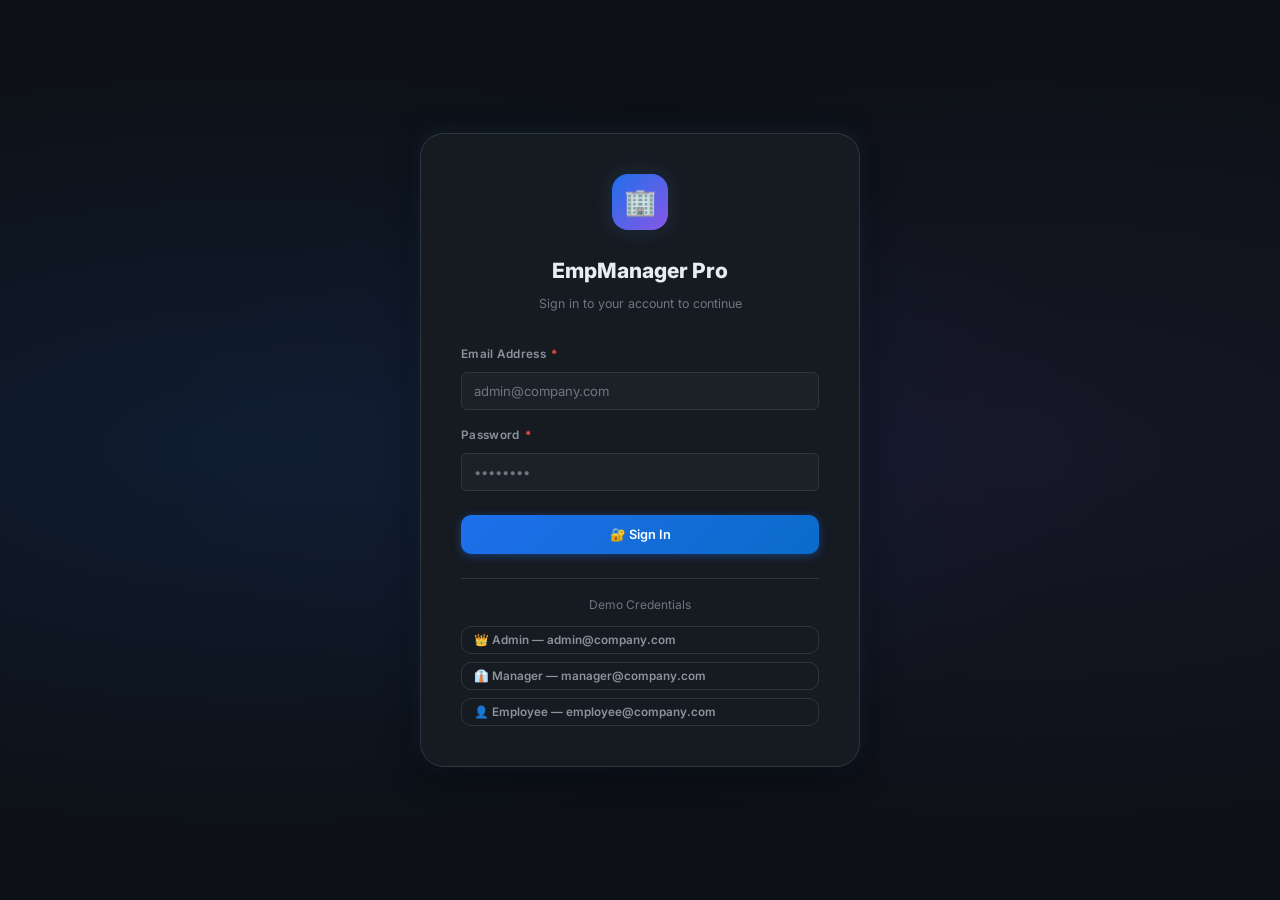
==== frontend/employees.html @ c2173268 "feat: complete Employee Management System full-stack solution" ====
<!DOCTYPE html>
<html lang="en">
<head>
  <meta charset="UTF-8">
  <meta name="viewport" content="width=device-width, initial-scale=1.0">
  <title>Employees — EmpManager Pro</title>
  <meta name="description" content="Manage all employees — add, edit, view, transfer, and search with advanced filters.">
  <link rel="stylesheet" href="css/style.css">
</head>
<body>
<div class="app-shell">

  <!-- ── Sidebar ───────────────────────────────────────────────── -->
  <aside class="sidebar" id="sidebar">
    <div class="sidebar-brand">
      <div class="brand-icon">🏢</div>
      <div class="brand-text">
        <div class="brand-name">EmpManager Pro</div>
        <div class="brand-sub">Management System</div>
      </div>
    </div>
    <nav class="sidebar-nav">
      <div class="nav-section-label">Main</div>
      <a class="nav-item" data-page="dashboard" href="index.html"><span class="nav-icon">📊</span> Dashboard</a>
      <a class="nav-item" data-page="employees" href="employees.html"><span class="nav-icon">👥</span> Employees</a>
      <a class="nav-item manager-only" data-page="transfers" href="transfers.html"><span class="nav-icon">🔄</span> Transfers</a>
    </nav>
    <div class="sidebar-footer">
      <div class="user-card">
        <div class="user-avatar" id="sidebar-avatar">A</div>
        <div class="user-info">
          <div class="user-name" id="sidebar-user-name">Loading…</div>
          <div class="user-role" id="sidebar-user-role">—</div>
        </div>
        <button class="btn-logout" onclick="Auth.logout()" title="Logout">⏻</button>
      </div>
    </div>
  </aside>

  <!-- ── Main ──────────────────────────────────────────────────── -->
  <main class="main-content">
    <header class="topbar">
      <div>
        <div class="topbar-title">Employees</div>
        <div class="topbar-breadcrumb">Dashboard / Employees</div>
      </div>
      <div class="topbar-search">
        <span class="search-icon">🔍</span>
        <input type="search" id="topbar-search-input" placeholder="Quick search…">
      </div>
    </header>

    <div class="page-content">
      <div class="page-header">
        <div>
          <h1>Employee Directory</h1>
          <div class="subtitle">Manage and track all employees across departments</div>
        </div>
        <button class="btn btn-primary manager-only" id="btn-add-emp" onclick="openCreateForm()">
          ➕ Add Employee
        </button>
      </div>

      <!-- Stats row -->
      <div class="stats-grid" style="grid-template-columns:repeat(auto-fit,minmax(160px,1fr));margin-bottom:24px">
        <div class="stat-card">
          <div class="stat-icon blue">👥</div>
          <div class="stat-info"><div class="stat-value" id="stat-total">—</div><div class="stat-label">Total Matching</div></div>
        </div>
      </div>

      <!-- Employee List Card -->
      <div class="card">
        <!-- Filter Bar -->
        <div class="filter-row">
          <div class="filter-group" style="flex:2;min-width:200px">
            <label>🔍 Global Search</label>
            <div style="position:relative">
              <span style="position:absolute;left:10px;top:50%;transform:translateY(-50%);color:var(--clr-text-3)">🔍</span>
              <input type="search" id="global-search" class="filter-input" placeholder="Name, code, email, dept…" style="padding-left:30px">
            </div>
          </div>

          <div class="filter-group">
            <label>🏢 Department</label>
            <select id="filter-dept" class="filter-select"><option value="">All Departments</option></select>
          </div>

          <div class="filter-group">
            <label>💼 Role</label>
            <select id="filter-role" class="filter-select"><option value="">All Roles</option></select>
          </div>

          <div class="filter-group">
            <label>✅ Status</label>
            <select id="filter-status" class="filter-select">
              <option value="">All Statuses</option>
              <option value="Active">Active</option>
              <option value="Inactive">Inactive</option>
            </select>
          </div>

          <div class="filter-group">
            <label>⚧ Gender</label>
            <select id="filter-gender" class="filter-select">
              <option value="">All</option>
              <option value="Male">Male</option>
              <option value="Female">Female</option>
              <option value="Other">Other</option>
            </select>
          </div>
        </div>

        <!-- Second filter row -->
        <div class="filter-row" style="padding-top:8px;padding-bottom:8px">
          <div class="filter-group">
            <label>📅 Joining From</label>
            <input type="date" id="filter-joining-from" class="filter-input">
          </div>
          <div class="filter-group">
            <label>📅 Joining To</label>
            <input type="date" id="filter-joining-to" class="filter-input">
          </div>
          <div class="filter-group">
            <label>💰 Salary Range</label>
            <select id="filter-salary-range" class="filter-select">
              <option value="0">All Salaries</option>
            </select>
          </div>
          <div class="filter-group hidden" id="custom-salary-row" style="flex-direction:row;align-items:flex-end;gap:8px;min-width:280px">
            <div style="flex:1">
              <label>Min ₹</label>
              <input type="number" id="filter-custom-min" class="filter-input" placeholder="e.g. 300000" min="0">
            </div>
            <div style="flex:1">
              <label>Max ₹</label>
              <input type="number" id="filter-custom-max" class="filter-input" placeholder="e.g. 1000000" min="0">
            </div>
          </div>
          <div class="filter-group" style="justify-content:flex-end;flex-direction:row;align-items:flex-end;gap:8px;min-width:auto">
            <button id="btn-reset-filters" class="btn btn-outline btn-sm">↺ Reset</button>
          </div>
        </div>

        <!-- Table -->
        <div class="table-wrapper" style="position:relative">
          <div id="table-loading" class="loading-overlay hidden"><div class="spinner"></div></div>
          <table id="emp-table">
            <thead>
              <tr>
                <th class="sortable" data-col="EmployeeCode">Code <span class="sort-icon">⇅</span></th>
                <th class="sortable" data-col="FullName">Name <span class="sort-icon">⇅</span></th>
                <th class="sortable" data-col="DepartmentName">Department <span class="sort-icon">⇅</span></th>
                <th class="sortable" data-col="RoleName">Role <span class="sort-icon">⇅</span></th>
                <th class="sortable" data-col="Email">Email <span class="sort-icon">⇅</span></th>
                <th>Mobile</th>
                <th class="sortable" data-col="AnnualSalary">Salary <span class="sort-icon">⇅</span></th>
                <th class="sortable" data-col="EmployeeStatus">Status <span class="sort-icon">⇅</span></th>
                <th>Actions</th>
              </tr>
            </thead>
            <tbody id="emp-tbody">
              <tr><td colspan="9"><div class="empty-state"><div class="spinner"></div></div></td></tr>
            </tbody>
          </table>
        </div>

        <!-- Pagination -->
        <div class="pagination-row">
          <span class="pagination-info" id="pagination-info">Loading…</span>
          <div class="pagination-controls" id="pagination-controls"></div>
        </div>
      </div>
    </div>
  </main>
</div>

<!-- ═══════════════════════════════════════════════════════════
     Modal: Employee Detail View
════════════════════════════════════════════════════════════ -->
<div class="modal-overlay" id="detail-modal">
  <div class="modal" style="max-width:820px">
    <div class="modal-header">
      <h3>👤 Employee Details</h3>
      <button class="modal-close" data-close-modal="detail-modal">×</button>
    </div>
    <div id="detail-body"><div class="empty-state"><div class="spinner"></div></div></div>
    <div class="modal-footer">
      <button class="btn btn-outline" data-close-modal="detail-modal">Close</button>
    </div>
  </div>
</div>

<!-- ═══════════════════════════════════════════════════════════
     Modal: Add / Edit Employee Form
════════════════════════════════════════════════════════════ -->
<div class="modal-overlay" id="form-modal">
  <div class="modal" style="max-width:820px">
    <div class="modal-header">
      <h3 id="form-modal-title">➕ Add New Employee</h3>
      <button class="modal-close" data-close-modal="form-modal">×</button>
    </div>
    <div class="modal-body">
      <form id="emp-form" novalidate>
        <div class="form-grid">
          <!-- Auto Code -->
          <div class="form-group">
            <label class="form-label">Employee Code</label>
            <div class="form-control" style="background:var(--clr-surface-3);cursor:default;color:var(--clr-text-3)" id="form-emp-code-display">
              Auto-generated
            </div>
          </div>

          <div class="form-section-title">👤 Personal Information</div>

          <div class="form-group">
            <label class="form-label" for="form-name">Full Name <span class="req">*</span></label>
            <input type="text" id="form-name" class="form-control" placeholder="Rahul Sharma">
            <span class="form-hint">Alphabets and spaces only</span>
          </div>

          <div class="form-group">
            <label class="form-label" for="form-email">Email Address <span class="req">*</span></label>
            <input type="email" id="form-email" class="form-control" placeholder="rahul@company.com">
          </div>

          <div class="form-group">
            <label class="form-label" for="form-mobile">Mobile Number <span class="req">*</span></label>
            <input type="tel" id="form-mobile" class="form-control" placeholder="9876543210" maxlength="10">
            <span class="form-hint">10 digits without spaces or hyphens</span>
          </div>

          <div class="form-group">
            <label class="form-label" for="form-gender">Gender <span class="req">*</span></label>
            <select id="form-gender" class="form-select">
              <option value="">Select Gender</option>
              <option value="Male">Male</option>
              <option value="Female">Female</option>
              <option value="Other">Other</option>
            </select>
          </div>

          <div class="form-group">
            <label class="form-label" for="form-dob">Date of Birth <span class="req">*</span></label>
            <input type="date" id="form-dob" class="form-control" max="">
          </div>

          <div class="form-group full">
            <label class="form-label" for="form-address">Address <span class="req">*</span></label>
            <textarea id="form-address" class="form-control" rows="2" placeholder="Full address including city, state and PIN"></textarea>
          </div>

          <div class="form-section-title">💼 Employment Details</div>

          <div class="form-group">
            <label class="form-label" for="form-dept">Department <span class="req">*</span></label>
            <select id="form-dept" class="form-select"><option value="">Select Department</option></select>
          </div>

          <div class="form-group">
            <label class="form-label" for="form-role">Role / Designation <span class="req">*</span></label>
            <select id="form-role" class="form-select"><option value="">Select Role</option></select>
          </div>

          <div class="form-group">
            <label class="form-label" for="form-joining">Joining Date <span class="req">*</span></label>
            <input type="date" id="form-joining" class="form-control">
          </div>

          <div class="form-group">
            <label class="form-label" for="form-salary">Annual Salary (₹) <span class="req">*</span></label>
            <input type="number" id="form-salary" class="form-control" placeholder="600000" min="1">
          </div>

          <div class="form-group" id="form-status-group" style="display:none">
            <label class="form-label" for="form-status">Employee Status</label>
            <select id="form-status" class="form-select">
              <option value="Active">Active</option>
              <option value="Inactive">Inactive</option>
            </select>
          </div>

          <div class="form-section-title">🔒 Identity Documents</div>

          <div class="form-group">
            <label class="form-label" for="form-aadhaar">Aadhaar Number <span class="req">*</span></label>
            <input type="text" id="form-aadhaar" class="form-control" placeholder="XXXX-XXXX-XXXX" maxlength="14">
            <span class="form-hint">Auto-formatted: XXXX-XXXX-XXXX</span>
          </div>

          <div class="form-group">
            <label class="form-label" for="form-pan">PAN Number <span class="req">*</span></label>
            <input type="text" id="form-pan" class="form-control" placeholder="ABCDE1234F" maxlength="10">
            <span class="form-hint">Format: 5 letters + 4 digits + 1 letter</span>
          </div>
        </div>
      </form>
    </div>
    <div class="modal-footer">
      <button class="btn btn-outline" data-close-modal="form-modal">Cancel</button>
      <button class="btn btn-primary" id="btn-save-emp">✅ Create Employee</button>
    </div>
  </div>
</div>

<!-- ═══════════════════════════════════════════════════════════
     Modal: Department Transfer
════════════════════════════════════════════════════════════ -->
<div class="modal-overlay" id="transfer-modal">
  <div class="modal" style="max-width:560px">
    <div class="modal-header">
      <h3>🔄 Department Transfer</h3>
      <button class="modal-close" data-close-modal="transfer-modal">×</button>
    </div>
    <div class="modal-body">
      <div class="form-grid" style="grid-template-columns:1fr 1fr">
        <div class="form-group">
          <label class="form-label">Employee Name</label>
          <div class="form-control" style="background:var(--clr-surface-3);color:var(--clr-text-3)" id="tf-emp-name">—</div>
        </div>
        <div class="form-group">
          <label class="form-label">Current Employee Code</label>
          <div class="form-control" style="background:var(--clr-surface-3);color:var(--clr-primary);font-family:monospace" id="tf-current-code">—</div>
        </div>
        <div class="form-group">
          <label class="form-label">Current Department</label>
          <div class="form-control" style="background:var(--clr-surface-3);color:var(--clr-text-3)" id="tf-current-dept">—</div>
        </div>
        <div class="form-group">
          <label class="form-label" for="tf-new-dept">New Department <span class="req">*</span></label>
          <select id="tf-new-dept" class="form-select"><option value="">Select Department</option></select>
        </div>
        <div class="form-group" style="grid-column:1/-1">
          <label class="form-label" for="tf-new-role">New Role <span class="req">*</span></label>
          <select id="tf-new-role" class="form-select"><option value="">Select Role</option></select>
        </div>
        <div class="form-group">
          <label class="form-label" for="tf-date">Transfer Date <span class="req">*</span></label>
          <input type="date" id="tf-date" class="form-control">
        </div>
        <div class="form-group full" style="grid-column:1/-1">
          <label class="form-label" for="tf-reason">Transfer Reason <span class="req">*</span></label>
          <textarea id="tf-reason" class="form-control" rows="3" placeholder="Reason for department transfer…"></textarea>
        </div>

        <div class="form-group full" style="grid-column:1/-1">
          <div style="background:var(--clr-primary-bg);border:1px solid var(--clr-primary-dim);border-radius:var(--r-md);padding:12px;font-size:.82rem;color:var(--clr-info)">
            ℹ️ After transfer, the Employee Code will be automatically regenerated based on the new department.
            The internal Employee ID remains unchanged.
          </div>
        </div>
      </div>
    </div>
    <div class="modal-footer">
      <button class="btn btn-outline" data-close-modal="transfer-modal">Cancel</button>
      <button class="btn btn-primary" id="btn-do-transfer">🔄 Confirm Transfer</button>
    </div>
  </div>
</div>

<script src="js/config.js"></script>
<script src="js/auth.js"></script>
<script src="js/api.js"></script>
<script src="js/utils.js"></script>
<script src="js/employees.js"></script>
<script>
  // Set max date for DOB to yesterday
  const dobInput = document.getElementById('form-dob');
  if (dobInput) {
    const yesterday = new Date();
    yesterday.setDate(yesterday.getDate() - 1);
    dobInput.max = yesterday.toISOString().slice(0, 10);
  }

  // Show/hide status field on edit
  const origOpen = openModal;
  document.addEventListener('click', e => {
    const statusGroup = document.getElementById('form-status-group');
    if (statusGroup) statusGroup.style.display = empState.editingId ? 'flex' : 'none';
    const saveBtn = document.getElementById('btn-save-emp');
    if (saveBtn) saveBtn.textContent = empState.editingId ? '💾 Update Employee' : '✅ Create Employee';
  });

  initEmployeePage();
</script>
</body>
</html>
---- frontend/css/style.css ----
/* ============================================================
   Employee Management System — Design System CSS
   ============================================================ */

@import url('https://fonts.googleapis.com/css2?family=Inter:wght@300;400;500;600;700;800&display=swap');

/* ─── CSS Custom Properties ──────────────────────────────── */
:root {
  /* Colors */
  --clr-bg:          #0d1117;
  --clr-surface:     #161b22;
  --clr-surface-2:   #1c2128;
  --clr-surface-3:   #21262d;
  --clr-border:      #30363d;
  --clr-border-2:    #3d444d;

  --clr-primary:     #58a6ff;
  --clr-primary-dim: #1f6feb;
  --clr-primary-bg:  #0d2c57;

  --clr-accent:      #bc8cff;
  --clr-accent-dim:  #8957e5;

  --clr-success:     #3fb950;
  --clr-success-bg:  #0d3320;
  --clr-warning:     #d29922;
  --clr-warning-bg:  #341a00;
  --clr-danger:      #f85149;
  --clr-danger-bg:   #3a0e0e;
  --clr-info:        #79c0ff;

  --clr-text-1:      #e6edf3;
  --clr-text-2:      #8b949e;
  --clr-text-3:      #6e7681;

  /* Sidebar */
  --sidebar-w: 260px;

  /* Spacing */
  --sp-1: 4px; --sp-2: 8px; --sp-3: 12px; --sp-4: 16px;
  --sp-5: 20px; --sp-6: 24px; --sp-8: 32px; --sp-10: 40px;

  /* Border radius */
  --r-sm: 6px; --r-md: 10px; --r-lg: 16px; --r-xl: 24px;

  /* Shadows */
  --shadow-sm: 0 1px 3px rgba(0,0,0,.4);
  --shadow-md: 0 4px 12px rgba(0,0,0,.5);
  --shadow-lg: 0 8px 32px rgba(0,0,0,.6);
  --shadow-glow-primary: 0 0 20px rgba(88,166,255,.15);
  --shadow-glow-accent:  0 0 20px rgba(188,140,255,.15);

  /* Transitions */
  --t-fast:   150ms ease;
  --t-normal: 250ms ease;
  --t-slow:   400ms cubic-bezier(.4,0,.2,1);
}

/* ─── Reset ──────────────────────────────────────────────── */
*, *::before, *::after { box-sizing: border-box; margin: 0; padding: 0; }

html { font-size: 15px; scroll-behavior: smooth; }

body {
  font-family: 'Inter', system-ui, sans-serif;
  background: var(--clr-bg);
  color: var(--clr-text-1);
  line-height: 1.6;
  -webkit-font-smoothing: antialiased;
  min-height: 100vh;
}

a { color: var(--clr-primary); text-decoration: none; transition: color var(--t-fast); }
a:hover { color: var(--clr-info); }

button { font-family: inherit; cursor: pointer; border: none; outline: none; }

input, select, textarea {
  font-family: inherit;
  font-size: 0.9rem;
  outline: none;
  border: none;
}

img { max-width: 100%; display: block; }

/* ─── Scrollbar ───────────────────────────────────────────── */
::-webkit-scrollbar { width: 6px; height: 6px; }
::-webkit-scrollbar-track { background: var(--clr-surface); }
::-webkit-scrollbar-thumb { background: var(--clr-border-2); border-radius: 99px; }
::-webkit-scrollbar-thumb:hover { background: var(--clr-text-3); }

/* ─── App Shell ───────────────────────────────────────────── */
.app-shell {
  display: flex;
  min-height: 100vh;
}

/* ─── Sidebar ─────────────────────────────────────────────── */
.sidebar {
  width: var(--sidebar-w);
  background: var(--clr-surface);
  border-right: 1px solid var(--clr-border);
  display: flex;
  flex-direction: column;
  position: fixed;
  top: 0; left: 0;
  height: 100vh;
  z-index: 100;
  transition: transform var(--t-slow);
  overflow-y: auto;
}

.sidebar-brand {
  padding: var(--sp-6);
  border-bottom: 1px solid var(--clr-border);
  display: flex;
  align-items: center;
  gap: var(--sp-3);
}

.sidebar-brand .brand-icon {
  width: 40px; height: 40px;
  background: linear-gradient(135deg, var(--clr-primary-dim), var(--clr-accent-dim));
  border-radius: var(--r-md);
  display: grid; place-items: center;
  font-size: 1.25rem;
  flex-shrink: 0;
  box-shadow: var(--shadow-glow-primary);
}

.sidebar-brand .brand-text { line-height: 1.2; }
.sidebar-brand .brand-name {
  font-weight: 700; font-size: 0.95rem;
  color: var(--clr-text-1);
}
.sidebar-brand .brand-sub {
  font-size: 0.7rem; color: var(--clr-text-3);
  letter-spacing: .5px; text-transform: uppercase;
}

.sidebar-nav { flex: 1; padding: var(--sp-4) 0; }

.nav-section-label {
  padding: var(--sp-3) var(--sp-6) var(--sp-2);
  font-size: 0.65rem;
  font-weight: 600;
  letter-spacing: 1px;
  text-transform: uppercase;
  color: var(--clr-text-3);
}

.nav-item {
  display: flex;
  align-items: center;
  gap: var(--sp-3);
  padding: var(--sp-3) var(--sp-6);
  color: var(--clr-text-2);
  font-size: 0.875rem;
  font-weight: 500;
  transition: all var(--t-fast);
  cursor: pointer;
  position: relative;
  border-radius: 0;
}

.nav-item:hover {
  color: var(--clr-text-1);
  background: var(--clr-surface-2);
}

.nav-item.active {
  color: var(--clr-primary);
  background: var(--clr-primary-bg);
}

.nav-item.active::before {
  content: '';
  position: absolute;
  left: 0; top: 0; bottom: 0;
  width: 3px;
  background: var(--clr-primary);
  border-radius: 0 3px 3px 0;
}

.nav-item .nav-icon { font-size: 1.1rem; width: 20px; text-align: center; flex-shrink: 0; }
.nav-badge {
  margin-left: auto;
  background: var(--clr-primary-dim);
  color: #fff;
  font-size: 0.65rem;
  font-weight: 600;
  padding: 2px 7px;
  border-radius: 99px;
}

.sidebar-footer {
  padding: var(--sp-4) var(--sp-6);
  border-top: 1px solid var(--clr-border);
}

.user-card {
  display: flex;
  align-items: center;
  gap: var(--sp-3);
}

.user-avatar {
  width: 36px; height: 36px;
  border-radius: 50%;
  background: linear-gradient(135deg, var(--clr-accent-dim), var(--clr-primary-dim));
  display: grid; place-items: center;
  font-size: 0.8rem;
  font-weight: 700;
  color: #fff;
  flex-shrink: 0;
}

.user-info { flex: 1; min-width: 0; }
.user-name { font-size: 0.8rem; font-weight: 600; color: var(--clr-text-1); white-space: nowrap; overflow: hidden; text-overflow: ellipsis; }
.user-role { font-size: 0.7rem; color: var(--clr-text-3); }

.btn-logout {
  background: none;
  color: var(--clr-text-3);
  font-size: 1rem;
  padding: var(--sp-1);
  border-radius: var(--r-sm);
  transition: color var(--t-fast);
}
.btn-logout:hover { color: var(--clr-danger); }

/* ─── Main Content ────────────────────────────────────────── */
.main-content {
  margin-left: var(--sidebar-w);
  flex: 1;
  display: flex;
  flex-direction: column;
  min-height: 100vh;
}

.topbar {
  height: 60px;
  background: var(--clr-surface);
  border-bottom: 1px solid var(--clr-border);
  display: flex;
  align-items: center;
  padding: 0 var(--sp-6);
  gap: var(--sp-4);
  position: sticky;
  top: 0;
  z-index: 50;
}

.topbar-title { font-size: 1rem; font-weight: 600; color: var(--clr-text-1); }
.topbar-breadcrumb { font-size: 0.8rem; color: var(--clr-text-3); margin-top: 1px; }

.topbar-search {
  flex: 1;
  max-width: 400px;
  margin-left: auto;
  position: relative;
}

.topbar-search input {
  width: 100%;
  background: var(--clr-surface-2);
  border: 1px solid var(--clr-border);
  color: var(--clr-text-1);
  border-radius: var(--r-lg);
  padding: 8px 16px 8px 38px;
  font-size: 0.85rem;
  transition: border-color var(--t-fast), box-shadow var(--t-fast);
}

.topbar-search input:focus {
  border-color: var(--clr-primary-dim);
  box-shadow: 0 0 0 3px rgba(88,166,255,.15);
}

.topbar-search .search-icon {
  position: absolute;
  left: 12px; top: 50%;
  transform: translateY(-50%);
  color: var(--clr-text-3);
  font-size: 0.9rem;
  pointer-events: none;
}

.page-content {
  padding: var(--sp-6);
  flex: 1;
}

/* ─── Page Header ─────────────────────────────────────────── */
.page-header {
  display: flex;
  align-items: center;
  justify-content: space-between;
  margin-bottom: var(--sp-6);
  flex-wrap: wrap;
  gap: var(--sp-4);
}

.page-header h1 {
  font-size: 1.5rem;
  font-weight: 700;
  background: linear-gradient(135deg, var(--clr-text-1), var(--clr-primary));
  -webkit-background-clip: text;
  -webkit-text-fill-color: transparent;
  background-clip: text;
}

.page-header .subtitle { font-size: 0.85rem; color: var(--clr-text-3); margin-top: 2px; }

/* ─── Buttons ─────────────────────────────────────────────── */
.btn {
  display: inline-flex;
  align-items: center;
  gap: var(--sp-2);
  padding: 9px 18px;
  border-radius: var(--r-md);
  font-size: 0.85rem;
  font-weight: 600;
  transition: all var(--t-fast);
  white-space: nowrap;
}

.btn-primary {
  background: linear-gradient(135deg, var(--clr-primary-dim), #0a6bc9);
  color: #fff;
  box-shadow: 0 2px 8px rgba(31,111,235,.4);
}
.btn-primary:hover {
  background: linear-gradient(135deg, #4f9ff0, var(--clr-primary-dim));
  box-shadow: 0 4px 16px rgba(31,111,235,.5);
  transform: translateY(-1px);
}

.btn-success {
  background: linear-gradient(135deg, #2ea043, #1a7431);
  color: #fff;
  box-shadow: 0 2px 8px rgba(46,160,67,.4);
}
.btn-success:hover { transform: translateY(-1px); box-shadow: 0 4px 16px rgba(46,160,67,.5); }

.btn-danger {
  background: linear-gradient(135deg, #da3633, #b22a27);
  color: #fff;
  box-shadow: 0 2px 8px rgba(218,54,51,.3);
}
.btn-danger:hover { transform: translateY(-1px); box-shadow: 0 4px 16px rgba(218,54,51,.5); }

.btn-outline {
  background: transparent;
  color: var(--clr-text-2);
  border: 1px solid var(--clr-border);
}
.btn-outline:hover {
  border-color: var(--clr-border-2);
  color: var(--clr-text-1);
  background: var(--clr-surface-2);
}

.btn-ghost {
  background: transparent;
  color: var(--clr-primary);
  padding: 6px 12px;
}
.btn-ghost:hover { background: var(--clr-primary-bg); }

.btn-sm { padding: 6px 12px; font-size: 0.78rem; }
.btn-icon { padding: 8px; width: 36px; height: 36px; justify-content: center; }

/* ─── Cards ───────────────────────────────────────────────── */
.card {
  background: var(--clr-surface);
  border: 1px solid var(--clr-border);
  border-radius: var(--r-lg);
  overflow: hidden;
}

.card-header {
  padding: var(--sp-4) var(--sp-6);
  border-bottom: 1px solid var(--clr-border);
  display: flex;
  align-items: center;
  justify-content: space-between;
  gap: var(--sp-4);
  flex-wrap: wrap;
}

.card-header h2 {
  font-size: 1rem;
  font-weight: 600;
  color: var(--clr-text-1);
  display: flex;
  align-items: center;
  gap: var(--sp-2);
}

.card-body { padding: var(--sp-6); }

/* ─── Stats Grid ──────────────────────────────────────────── */
.stats-grid {
  display: grid;
  grid-template-columns: repeat(auto-fit, minmax(200px, 1fr));
  gap: var(--sp-4);
  margin-bottom: var(--sp-6);
}

.stat-card {
  background: var(--clr-surface);
  border: 1px solid var(--clr-border);
  border-radius: var(--r-lg);
  padding: var(--sp-5);
  display: flex;
  align-items: center;
  gap: var(--sp-4);
  transition: border-color var(--t-fast), box-shadow var(--t-fast);
  cursor: default;
}

.stat-card:hover {
  border-color: var(--clr-border-2);
  box-shadow: var(--shadow-md);
}

.stat-icon {
  width: 48px; height: 48px;
  border-radius: var(--r-md);
  display: grid; place-items: center;
  font-size: 1.4rem;
  flex-shrink: 0;
}

.stat-icon.blue  { background: var(--clr-primary-bg); color: var(--clr-primary); }
.stat-icon.green { background: var(--clr-success-bg); color: var(--clr-success); }
.stat-icon.purple{ background: #1d0f45; color: var(--clr-accent); }
.stat-icon.orange{ background: var(--clr-warning-bg); color: var(--clr-warning); }

.stat-info .stat-value {
  font-size: 1.75rem;
  font-weight: 800;
  color: var(--clr-text-1);
  line-height: 1;
}

.stat-info .stat-label {
  font-size: 0.78rem;
  color: var(--clr-text-3);
  margin-top: var(--sp-1);
}

/* ─── Filter Row ──────────────────────────────────────────── */
.filter-row {
  display: flex;
  gap: var(--sp-3);
  flex-wrap: wrap;
  align-items: flex-end;
  padding: var(--sp-4) var(--sp-6);
  background: var(--clr-surface-2);
  border-bottom: 1px solid var(--clr-border);
}

.filter-group {
  display: flex;
  flex-direction: column;
  gap: var(--sp-1);
  min-width: 140px;
  flex: 1;
}

.filter-group label {
  font-size: 0.72rem;
  font-weight: 600;
  color: var(--clr-text-3);
  text-transform: uppercase;
  letter-spacing: .5px;
}

.filter-select, .filter-input {
  background: var(--clr-surface);
  border: 1px solid var(--clr-border);
  color: var(--clr-text-1);
  border-radius: var(--r-sm);
  padding: 7px 10px;
  font-size: 0.83rem;
  transition: border-color var(--t-fast), box-shadow var(--t-fast);
  width: 100%;
}

.filter-select:focus, .filter-input:focus {
  border-color: var(--clr-primary-dim);
  box-shadow: 0 0 0 3px rgba(88,166,255,.1);
}

.filter-select option { background: var(--clr-surface-2); }

/* ─── Table ───────────────────────────────────────────────── */
.table-wrapper { overflow-x: auto; }

table {
  width: 100%;
  border-collapse: collapse;
  font-size: 0.85rem;
}

thead th {
  padding: var(--sp-3) var(--sp-4);
  text-align: left;
  font-size: 0.72rem;
  font-weight: 600;
  letter-spacing: .5px;
  text-transform: uppercase;
  color: var(--clr-text-3);
  border-bottom: 1px solid var(--clr-border);
  white-space: nowrap;
  user-select: none;
}

thead th.sortable { cursor: pointer; }
thead th.sortable:hover { color: var(--clr-text-1); }
thead th .sort-icon { margin-left: 4px; opacity: .4; }
thead th.sort-asc .sort-icon, thead th.sort-desc .sort-icon { opacity: 1; color: var(--clr-primary); }

tbody tr {
  border-bottom: 1px solid var(--clr-border);
  transition: background var(--t-fast);
}

tbody tr:hover { background: var(--clr-surface-2); }
tbody tr:last-child { border-bottom: none; }

tbody td {
  padding: var(--sp-3) var(--sp-4);
  color: var(--clr-text-1);
  vertical-align: middle;
}

.emp-code-link {
  font-family: 'JetBrains Mono', 'Fira Code', monospace;
  font-size: 0.8rem;
  font-weight: 600;
  color: var(--clr-primary);
  cursor: pointer;
  transition: color var(--t-fast);
}
.emp-code-link:hover { color: var(--clr-info); text-decoration: underline; }

/* ─── Badges ──────────────────────────────────────────────── */
.badge {
  display: inline-flex;
  align-items: center;
  gap: 5px;
  padding: 3px 10px;
  border-radius: 99px;
  font-size: 0.72rem;
  font-weight: 600;
  white-space: nowrap;
}

.badge-active   { background: var(--clr-success-bg); color: var(--clr-success); }
.badge-inactive { background: var(--clr-danger-bg);  color: var(--clr-danger); }
.badge-dot { width: 6px; height: 6px; border-radius: 50%; background: currentColor; }

/* ─── Action Buttons (table) ─────────────────────────────── */
.action-group { display: flex; gap: var(--sp-1); }

.action-btn {
  width: 30px; height: 30px;
  border-radius: var(--r-sm);
  display: grid; place-items: center;
  font-size: 0.85rem;
  background: var(--clr-surface-2);
  color: var(--clr-text-2);
  border: 1px solid var(--clr-border);
  transition: all var(--t-fast);
}

.action-btn:hover { border-color: var(--clr-border-2); color: var(--clr-text-1); }
.action-btn.view:hover   { color: var(--clr-primary); background: var(--clr-primary-bg); border-color: var(--clr-primary-dim); }
.action-btn.edit:hover   { color: var(--clr-warning); background: var(--clr-warning-bg); border-color: var(--clr-warning); }
.action-btn.delete:hover { color: var(--clr-danger);  background: var(--clr-danger-bg);  border-color: var(--clr-danger); }
.action-btn.transfer:hover { color: var(--clr-accent); background: #1d0f45; border-color: var(--clr-accent-dim); }

/* ─── Pagination ──────────────────────────────────────────── */
.pagination-row {
  display: flex;
  align-items: center;
  justify-content: space-between;
  padding: var(--sp-4) var(--sp-6);
  border-top: 1px solid var(--clr-border);
  flex-wrap: wrap;
  gap: var(--sp-3);
}

.pagination-info { font-size: 0.8rem; color: var(--clr-text-3); }

.pagination-controls { display: flex; align-items: center; gap: var(--sp-2); }

.page-btn {
  min-width: 32px; height: 32px;
  border-radius: var(--r-sm);
  background: var(--clr-surface-2);
  border: 1px solid var(--clr-border);
  color: var(--clr-text-2);
  font-size: 0.82rem;
  font-weight: 500;
  display: grid; place-items: center;
  transition: all var(--t-fast);
}
.page-btn:hover { border-color: var(--clr-border-2); color: var(--clr-text-1); }
.page-btn.active {
  background: var(--clr-primary-bg);
  border-color: var(--clr-primary-dim);
  color: var(--clr-primary);
  font-weight: 700;
}
.page-btn:disabled { opacity: .4; cursor: not-allowed; }

.page-size-select {
  background: var(--clr-surface-2);
  border: 1px solid var(--clr-border);
  color: var(--clr-text-1);
  border-radius: var(--r-sm);
  padding: 5px 8px;
  font-size: 0.82rem;
}

/* ─── Modal / Drawer ─────────────────────────────────────── */
.modal-overlay {
  position: fixed; inset: 0;
  background: rgba(0,0,0,.75);
  backdrop-filter: blur(4px);
  z-index: 200;
  display: grid;
  place-items: center;
  padding: var(--sp-4);
  opacity: 0;
  pointer-events: none;
  transition: opacity var(--t-normal);
}
.modal-overlay.open { opacity: 1; pointer-events: all; }

.modal {
  background: var(--clr-surface);
  border: 1px solid var(--clr-border);
  border-radius: var(--r-xl);
  width: 100%;
  max-width: 760px;
  max-height: 90vh;
  overflow-y: auto;
  box-shadow: var(--shadow-lg);
  transform: translateY(20px) scale(.97);
  transition: transform var(--t-normal);
}
.modal-overlay.open .modal { transform: translateY(0) scale(1); }

.modal-header {
  padding: var(--sp-5) var(--sp-6);
  border-bottom: 1px solid var(--clr-border);
  display: flex;
  align-items: center;
  justify-content: space-between;
  gap: var(--sp-4);
  position: sticky; top: 0;
  background: var(--clr-surface);
  z-index: 1;
}
.modal-header h3 {
  font-size: 1.05rem;
  font-weight: 700;
  display: flex; align-items: center; gap: var(--sp-3);
}

.modal-close {
  width: 32px; height: 32px;
  border-radius: var(--r-sm);
  background: var(--clr-surface-2);
  color: var(--clr-text-3);
  font-size: 1.1rem;
  display: grid; place-items: center;
  transition: all var(--t-fast);
  border: 1px solid transparent;
}
.modal-close:hover { background: var(--clr-danger-bg); color: var(--clr-danger); border-color: var(--clr-danger); }

.modal-body { padding: var(--sp-6); }
.modal-footer {
  padding: var(--sp-4) var(--sp-6);
  border-top: 1px solid var(--clr-border);
  display: flex;
  justify-content: flex-end;
  gap: var(--sp-3);
}

/* ─── Form ────────────────────────────────────────────────── */
.form-grid {
  display: grid;
  grid-template-columns: repeat(auto-fill, minmax(260px, 1fr));
  gap: var(--sp-5);
}

.form-group {
  display: flex;
  flex-direction: column;
  gap: var(--sp-2);
}

.form-group.full { grid-column: 1 / -1; }

.form-label {
  font-size: 0.78rem;
  font-weight: 600;
  color: var(--clr-text-2);
  letter-spacing: .3px;
}
.form-label .req { color: var(--clr-danger); margin-left: 2px; }

.form-control {
  background: var(--clr-surface-2);
  border: 1px solid var(--clr-border);
  color: var(--clr-text-1);
  border-radius: var(--r-sm);
  padding: 10px 12px;
  font-size: 0.875rem;
  width: 100%;
  transition: border-color var(--t-fast), box-shadow var(--t-fast);
}

.form-control::placeholder { color: var(--clr-text-3); }

.form-control:focus {
  border-color: var(--clr-primary-dim);
  box-shadow: 0 0 0 3px rgba(88,166,255,.15);
}

.form-control.error {
  border-color: var(--clr-danger);
  box-shadow: 0 0 0 3px rgba(248,81,73,.12);
}

.form-select {
  background: var(--clr-surface-2);
  border: 1px solid var(--clr-border);
  color: var(--clr-text-1);
  border-radius: var(--r-sm);
  padding: 10px 12px;
  font-size: 0.875rem;
  width: 100%;
  appearance: none;
  background-image: url("data:image/svg+xml,%3Csvg xmlns='http://www.w3.org/2000/svg' width='12' height='12' viewBox='0 0 12 12'%3E%3Cpath fill='%238b949e' d='M6 8L1 3h10z'/%3E%3C/svg%3E");
  background-repeat: no-repeat;
  background-position: right 12px center;
  transition: border-color var(--t-fast), box-shadow var(--t-fast);
  cursor: pointer;
}

.form-select:focus {
  border-color: var(--clr-primary-dim);
  box-shadow: 0 0 0 3px rgba(88,166,255,.15);
}

.form-select option { background: var(--clr-surface-2); }

.form-error {
  font-size: 0.72rem;
  color: var(--clr-danger);
  display: flex;
  align-items: center;
  gap: 4px;
}

.form-hint {
  font-size: 0.72rem;
  color: var(--clr-text-3);
}

.form-section-title {
  font-size: 0.8rem;
  font-weight: 700;
  text-transform: uppercase;
  letter-spacing: .8px;
  color: var(--clr-text-3);
  grid-column: 1 / -1;
  padding-bottom: var(--sp-2);
  border-bottom: 1px solid var(--clr-border);
  margin-top: var(--sp-2);
  display: flex;
  align-items: center;
  gap: var(--sp-2);
}

/* ─── Detail View ─────────────────────────────────────────── */
.detail-grid {
  display: grid;
  grid-template-columns: repeat(auto-fill, minmax(230px, 1fr));
  gap: var(--sp-5);
}

.detail-field { display: flex; flex-direction: column; gap: 4px; }
.detail-label {
  font-size: 0.7rem;
  font-weight: 600;
  letter-spacing: .5px;
  text-transform: uppercase;
  color: var(--clr-text-3);
}
.detail-value {
  font-size: 0.9rem;
  color: var(--clr-text-1);
  font-weight: 500;
}

.detail-header {
  display: flex;
  align-items: center;
  gap: var(--sp-4);
  padding: var(--sp-6);
  background: linear-gradient(135deg, var(--clr-primary-bg), var(--clr-surface-2));
  border-bottom: 1px solid var(--clr-border);
  border-radius: var(--r-xl) var(--r-xl) 0 0;
}

.detail-avatar {
  width: 72px; height: 72px;
  border-radius: 50%;
  background: linear-gradient(135deg, var(--clr-accent-dim), var(--clr-primary-dim));
  display: grid; place-items: center;
  font-size: 1.6rem;
  font-weight: 700;
  color: #fff;
  flex-shrink: 0;
  box-shadow: 0 0 0 4px rgba(88,166,255,.2), var(--shadow-md);
}

.detail-meta { flex: 1; }
.detail-emp-name { font-size: 1.3rem; font-weight: 700; color: var(--clr-text-1); }
.detail-emp-code {
  font-family: 'JetBrains Mono', monospace;
  font-size: 0.85rem;
  color: var(--clr-primary);
  margin-top: 4px;
}
.detail-emp-role { font-size: 0.82rem; color: var(--clr-text-3); margin-top: 2px; }

/* ─── Transfer History Table ─────────────────────────────── */
.history-row { display: flex; flex-direction: column; gap: var(--sp-1); }
.history-arrow { color: var(--clr-text-3); font-size: 0.75rem; }

/* ─── Toast ───────────────────────────────────────────────── */
.toast-container {
  position: fixed;
  bottom: var(--sp-6);
  right: var(--sp-6);
  z-index: 9999;
  display: flex;
  flex-direction: column;
  gap: var(--sp-3);
  pointer-events: none;
}

.toast {
  background: var(--clr-surface);
  border: 1px solid var(--clr-border);
  border-radius: var(--r-md);
  padding: var(--sp-3) var(--sp-4);
  min-width: 280px;
  max-width: 380px;
  display: flex;
  align-items: flex-start;
  gap: var(--sp-3);
  box-shadow: var(--shadow-lg);
  pointer-events: all;
  animation: slideInRight .3s ease forwards;
}

@keyframes slideInRight {
  from { opacity: 0; transform: translateX(20px); }
  to   { opacity: 1; transform: translateX(0); }
}

.toast.removing { animation: slideOutRight .3s ease forwards; }

@keyframes slideOutRight {
  from { opacity: 1; transform: translateX(0); }
  to   { opacity: 0; transform: translateX(20px); }
}

.toast-icon { font-size: 1.1rem; flex-shrink: 0; margin-top: 1px; }
.toast-content { flex: 1; }
.toast-title { font-size: 0.85rem; font-weight: 600; color: var(--clr-text-1); }
.toast-msg { font-size: 0.78rem; color: var(--clr-text-3); margin-top: 2px; }
.toast-close { color: var(--clr-text-3); font-size: 1rem; cursor: pointer; transition: color var(--t-fast); }
.toast-close:hover { color: var(--clr-text-1); }

.toast.success { border-color: var(--clr-success); }
.toast.success .toast-icon { color: var(--clr-success); }
.toast.error   { border-color: var(--clr-danger); }
.toast.error   .toast-icon { color: var(--clr-danger); }
.toast.warning { border-color: var(--clr-warning); }
.toast.warning .toast-icon { color: var(--clr-warning); }
.toast.info    { border-color: var(--clr-info); }
.toast.info    .toast-icon { color: var(--clr-info); }

/* ─── Empty State ─────────────────────────────────────────── */
.empty-state {
  padding: var(--sp-10);
  text-align: center;
  color: var(--clr-text-3);
}
.empty-state .empty-icon { font-size: 3rem; margin-bottom: var(--sp-4); opacity: .4; }
.empty-state h3 { font-size: 1rem; color: var(--clr-text-2); margin-bottom: var(--sp-2); }
.empty-state p { font-size: 0.85rem; }

/* ─── Loading Spinner ─────────────────────────────────────── */
.spinner {
  width: 36px; height: 36px;
  border: 3px solid var(--clr-border);
  border-top-color: var(--clr-primary);
  border-radius: 50%;
  animation: spin .7s linear infinite;
  margin: auto;
}
@keyframes spin { to { transform: rotate(360deg); } }

.loading-overlay {
  position: absolute; inset: 0;
  background: rgba(13,17,23,.7);
  display: grid; place-items: center;
  border-radius: inherit;
  z-index: 10;
}

/* ─── Auth / Login Page ───────────────────────────────────── */
.login-page {
  min-height: 100vh;
  display: grid;
  place-items: center;
  background: radial-gradient(ellipse at 20% 50%, rgba(31,111,235,.12) 0%, transparent 60%),
              radial-gradient(ellipse at 80% 50%, rgba(137,87,229,.08) 0%, transparent 60%),
              var(--clr-bg);
  padding: var(--sp-6);
}

.login-card {
  background: var(--clr-surface);
  border: 1px solid var(--clr-border);
  border-radius: var(--r-xl);
  padding: var(--sp-10);
  width: 100%;
  max-width: 440px;
  box-shadow: var(--shadow-lg), var(--shadow-glow-primary);
  animation: fadeInUp .5s ease forwards;
}

@keyframes fadeInUp {
  from { opacity: 0; transform: translateY(24px); }
  to   { opacity: 1; transform: translateY(0); }
}

.login-logo {
  width: 56px; height: 56px;
  background: linear-gradient(135deg, var(--clr-primary-dim), var(--clr-accent-dim));
  border-radius: var(--r-lg);
  display: grid; place-items: center;
  font-size: 1.75rem;
  margin: 0 auto var(--sp-6);
  box-shadow: var(--shadow-glow-primary);
}

.login-title { font-size: 1.4rem; font-weight: 800; text-align: center; margin-bottom: 6px; }
.login-sub   { font-size: 0.83rem; color: var(--clr-text-3); text-align: center; margin-bottom: var(--sp-8); }

/* ─── Salary Range ────────────────────────────────────────── */
.salary-range-group { display: flex; gap: var(--sp-2); }
.salary-range-group .filter-input { min-width: 80px; }

/* ─── Responsive ──────────────────────────────────────────── */
@media (max-width: 768px) {
  :root { --sidebar-w: 0px; }
  .sidebar { transform: translateX(-260px); }
  .sidebar.open { transform: translateX(0); width: 260px; }
  .main-content { margin-left: 0; }
  .topbar { padding: 0 var(--sp-4); }
  .page-content { padding: var(--sp-4); }
  .filter-row { flex-direction: column; }
  .filter-group { min-width: 100%; }
  .page-header { flex-direction: column; align-items: flex-start; }
  .stats-grid { grid-template-columns: repeat(2, 1fr); }
  .form-grid { grid-template-columns: 1fr; }
  .detail-grid { grid-template-columns: 1fr 1fr; }
}

@media (max-width: 480px) {
  .stats-grid { grid-template-columns: 1fr; }
  .detail-grid { grid-template-columns: 1fr; }
}

/* ─── Utilities ───────────────────────────────────────────── */
.d-flex { display: flex; }
.align-center { align-items: center; }
.gap-2 { gap: var(--sp-2); }
.gap-3 { gap: var(--sp-3); }
.gap-4 { gap: var(--sp-4); }
.mt-4 { margin-top: var(--sp-4); }
.mt-6 { margin-top: var(--sp-6); }
.mb-4 { margin-bottom: var(--sp-4); }
.text-muted { color: var(--clr-text-3); }
.text-sm { font-size: 0.8rem; }
.fw-600 { font-weight: 600; }
.fw-700 { font-weight: 700; }
.hidden { display: none !important; }
.w-100 { width: 100%; }

/* ─── Section Divider ─────────────────────────────────────── */
.section-divider {
  height: 1px;
  background: var(--clr-border);
  margin: var(--sp-6) 0;
}

/* ─── Confirm Dialog ─────────────────────────────────────── */
.confirm-dialog .modal { max-width: 440px; }
.confirm-icon-wrap {
  width: 60px; height: 60px;
  background: var(--clr-danger-bg);
  border-radius: 50%;
  display: grid; place-items: center;
  font-size: 1.75rem;
  margin: 0 auto var(--sp-4);
}
.confirm-dialog .modal-body { text-align: center; padding: var(--sp-8) var(--sp-6); }
.confirm-dialog h4 { font-size: 1.1rem; margin-bottom: var(--sp-3); }
.confirm-dialog p { font-size: 0.85rem; color: var(--clr-text-3); }

/* ─── Salary display ──────────────────────────────────────── */
.salary-display {
  font-family: 'JetBrains Mono', monospace;
  font-size: 0.8rem;
  color: var(--clr-success);
}
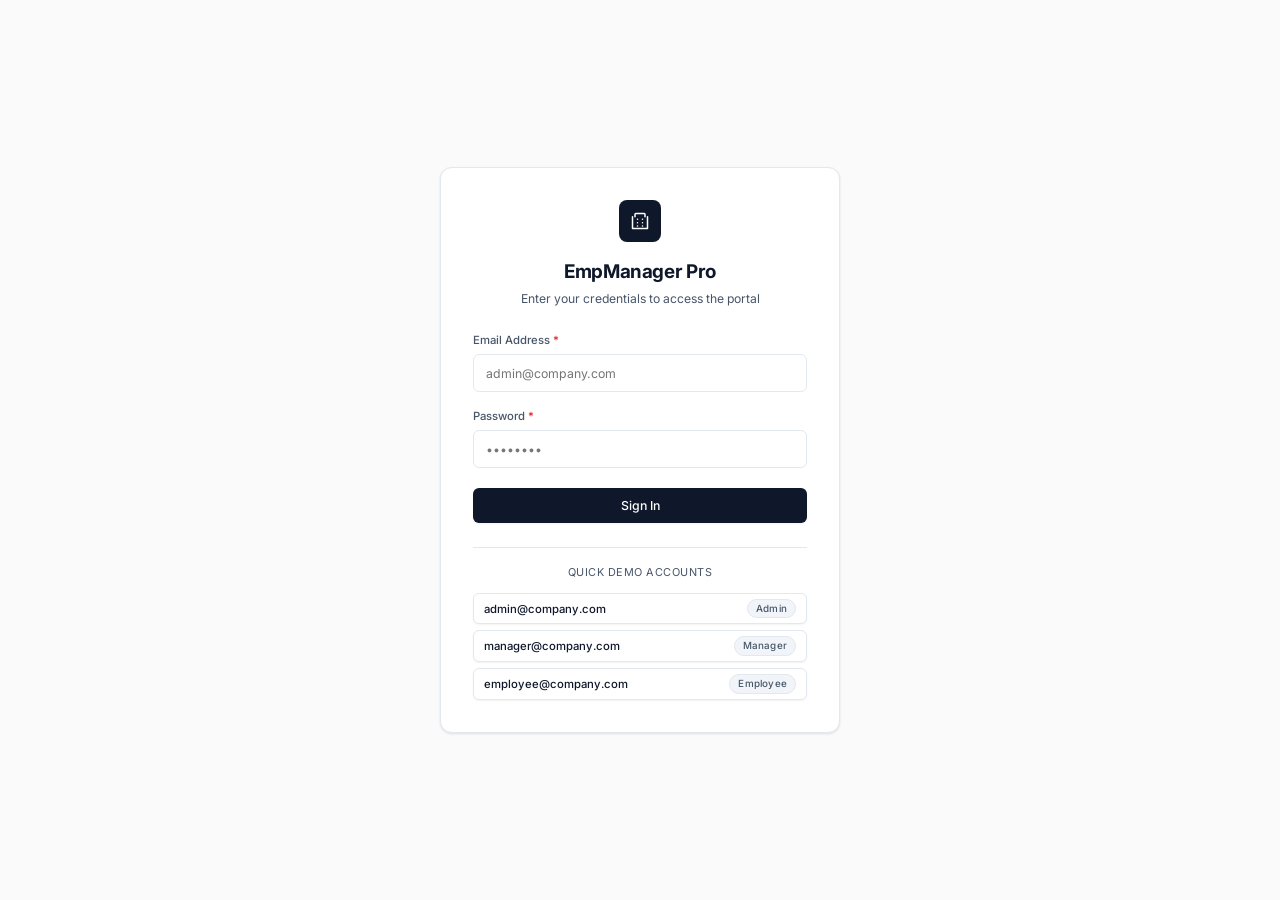
==== commit ae91d1e6: "style: modernize UI with subtle monochrome theme, humanized layout, and clean SVG icons" ====
--- a/frontend/employees.html
+++ b/frontend/employees.html
@@ -13,17 +13,51 @@
   <!-- ── Sidebar ───────────────────────────────────────────────── -->
   <aside class="sidebar" id="sidebar">
     <div class="sidebar-brand">
-      <div class="brand-icon">🏢</div>
+      <div class="brand-icon">
+        <svg class="svg-icon" style="width:18px;height:18px" viewBox="0 0 24 24">
+          <path d="M3 21h18M3 7v14M21 7v14M6 7V4a1 1 0 0 1 1-1h10a1 1 0 0 1 1 1v3M9 10h.01M15 10h.01M9 14h.01M15 14h.01M9 18h.01M15 18h.01"/>
+        </svg>
+      </div>
       <div class="brand-text">
         <div class="brand-name">EmpManager Pro</div>
-        <div class="brand-sub">Management System</div>
+        <div class="brand-sub">Workforce Portal</div>
       </div>
     </div>
     <nav class="sidebar-nav">
-      <div class="nav-section-label">Main</div>
-      <a class="nav-item" data-page="dashboard" href="index.html"><span class="nav-icon">📊</span> Dashboard</a>
-      <a class="nav-item" data-page="employees" href="employees.html"><span class="nav-icon">👥</span> Employees</a>
-      <a class="nav-item manager-only" data-page="transfers" href="transfers.html"><span class="nav-icon">🔄</span> Transfers</a>
+      <div class="nav-section-label">Navigation</div>
+      <a class="nav-item" data-page="dashboard" href="index.html">
+        <span class="nav-icon">
+          <svg class="svg-icon" viewBox="0 0 24 24">
+            <rect width="7" height="9" x="3" y="3" rx="1"/>
+            <rect width="7" height="5" x="14" y="3" rx="1"/>
+            <rect width="7" height="9" x="14" y="12" rx="1"/>
+            <rect width="7" height="5" x="3" y="16" rx="1"/>
+          </svg>
+        </span>
+        Dashboard
+      </a>
+      <a class="nav-item" data-page="employees" href="employees.html">
+        <span class="nav-icon">
+          <svg class="svg-icon" viewBox="0 0 24 24">
+            <path d="M16 21v-2a4 4 0 0 0-4-4H6a4 4 0 0 0-4 4v2"/>
+            <circle cx="9" cy="7" r="4"/>
+            <path d="M22 21v-2a4 4 0 0 0-3-3.87"/>
+            <path d="M16 3.13a4 4 0 0 1 0 7.75"/>
+          </svg>
+        </span>
+        Employees
+      </a>
+      <a class="nav-item manager-only" data-page="transfers" href="transfers.html">
+        <span class="nav-icon">
+          <svg class="svg-icon" viewBox="0 0 24 24">
+            <path d="m16 3 4 4-4 4"/>
+            <path d="M20 7H4"/>
+            <path d="m8 21-4-4 4-4"/>
+            <path d="M4 17h16"/>
+          </svg>
+        </span>
+        Transfers
+      </a>
     </nav>
     <div class="sidebar-footer">
       <div class="user-card">
@@ -32,7 +66,13 @@
           <div class="user-name" id="sidebar-user-name">Loading…</div>
           <div class="user-role" id="sidebar-user-role">—</div>
         </div>
-        <button class="btn-logout" onclick="Auth.logout()" title="Logout">⏻</button>
+        <button class="btn-logout" onclick="Auth.logout()" title="Sign Out">
+          <svg class="svg-icon" viewBox="0 0 24 24">
+            <path d="M9 21H5a2 2 0 0 1-2-2V5a2 2 0 0 1 2-2h4"/>
+            <polyline points="16 17 21 12 16 7"/>
+            <line x1="21" y1="12" x2="9" y2="12"/>
+          </svg>
+        </button>
       </div>
     </div>
   </aside>
@@ -42,10 +82,15 @@
     <header class="topbar">
       <div>
         <div class="topbar-title">Employees</div>
-        <div class="topbar-breadcrumb">Dashboard / Employees</div>
+        <div class="topbar-breadcrumb">Directory</div>
       </div>
       <div class="topbar-search">
-        <span class="search-icon">🔍</span>
+        <span class="search-icon">
+          <svg class="svg-icon" style="width:14px;height:14px" viewBox="0 0 24 24">
+            <circle cx="11" cy="11" r="8"/>
+            <line x1="21" y1="21" x2="16.65" y2="16.65"/>
+          </svg>
+        </span>
         <input type="search" id="topbar-search-input" placeholder="Quick search…">
       </div>
     </header>
@@ -54,18 +99,30 @@
       <div class="page-header">
         <div>
           <h1>Employee Directory</h1>
-          <div class="subtitle">Manage and track all employees across departments</div>
+          <div class="subtitle">Search, filter, and manage workforce records across departments</div>
         </div>
         <button class="btn btn-primary manager-only" id="btn-add-emp" onclick="openCreateForm()">
-          ➕ Add Employee
+          <svg class="svg-icon" style="width:15px;height:15px" viewBox="0 0 24 24">
+            <line x1="12" y1="5" x2="12" y2="19"/>
+            <line x1="5" y1="12" x2="19" y2="12"/>
+          </svg>
+          Add Employee
         </button>
       </div>
 
       <!-- Stats row -->
-      <div class="stats-grid" style="grid-template-columns:repeat(auto-fit,minmax(160px,1fr));margin-bottom:24px">
-        <div class="stat-card">
-          <div class="stat-icon blue">👥</div>
-          <div class="stat-info"><div class="stat-value" id="stat-total">—</div><div class="stat-label">Total Matching</div></div>
+      <div class="stats-grid" style="grid-template-columns:repeat(auto-fit,minmax(180px,1fr));margin-bottom:20px">
+        <div class="stat-card" style="padding:14px 18px">
+          <div class="stat-icon" style="width:36px;height:36px">
+            <svg class="svg-icon" style="width:18px;height:18px" viewBox="0 0 24 24">
+              <path d="M16 21v-2a4 4 0 0 0-4-4H6a4 4 0 0 0-4 4v2"/>
+              <circle cx="9" cy="7" r="4"/>
+            </svg>
+          </div>
+          <div class="stat-info">
+            <div class="stat-value" id="stat-total" style="font-size:1.3rem">—</div>
+            <div class="stat-label">Matching Employees</div>
+          </div>
         </div>
       </div>
 
@@ -73,26 +130,31 @@
       <div class="card">
         <!-- Filter Bar -->
         <div class="filter-row">
-          <div class="filter-group" style="flex:2;min-width:200px">
-            <label>🔍 Global Search</label>
+          <div class="filter-group" style="flex:2;min-width:220px">
+            <label>Search Directory</label>
             <div style="position:relative">
-              <span style="position:absolute;left:10px;top:50%;transform:translateY(-50%);color:var(--clr-text-3)">🔍</span>
-              <input type="search" id="global-search" class="filter-input" placeholder="Name, code, email, dept…" style="padding-left:30px">
+              <span style="position:absolute;left:10px;top:50%;transform:translateY(-50%);color:var(--clr-text-3);display:grid;place-items:center">
+                <svg class="svg-icon" style="width:14px;height:14px" viewBox="0 0 24 24">
+                  <circle cx="11" cy="11" r="8"/>
+                  <line x1="21" y1="21" x2="16.65" y2="16.65"/>
+                </svg>
+              </span>
+              <input type="search" id="global-search" class="filter-input" placeholder="Name, code, email, role, etc." style="padding-left:32px">
             </div>
           </div>
 
           <div class="filter-group">
-            <label>🏢 Department</label>
+            <label>Department</label>
             <select id="filter-dept" class="filter-select"><option value="">All Departments</option></select>
           </div>
 
           <div class="filter-group">
-            <label>💼 Role</label>
+            <label>Role</label>
             <select id="filter-role" class="filter-select"><option value="">All Roles</option></select>
           </div>
 
           <div class="filter-group">
-            <label>✅ Status</label>
+            <label>Status</label>
             <select id="filter-status" class="filter-select">
               <option value="">All Statuses</option>
               <option value="Active">Active</option>
@@ -101,9 +163,9 @@
           </div>
 
           <div class="filter-group">
-            <label>⚧ Gender</label>
+            <label>Gender</label>
             <select id="filter-gender" class="filter-select">
-              <option value="">All</option>
+              <option value="">All Genders</option>
               <option value="Male">Male</option>
               <option value="Female">Female</option>
               <option value="Other">Other</option>
@@ -112,33 +174,39 @@
         </div>
 
         <!-- Second filter row -->
-        <div class="filter-row" style="padding-top:8px;padding-bottom:8px">
-          <div class="filter-group">
-            <label>📅 Joining From</label>
+        <div class="filter-row" style="padding-top:10px;padding-bottom:10px">
+          <div class="filter-group">
+            <label>Joining Date From</label>
             <input type="date" id="filter-joining-from" class="filter-input">
           </div>
           <div class="filter-group">
-            <label>📅 Joining To</label>
+            <label>Joining Date To</label>
             <input type="date" id="filter-joining-to" class="filter-input">
           </div>
           <div class="filter-group">
-            <label>💰 Salary Range</label>
+            <label>Salary Range</label>
             <select id="filter-salary-range" class="filter-select">
               <option value="0">All Salaries</option>
             </select>
           </div>
           <div class="filter-group hidden" id="custom-salary-row" style="flex-direction:row;align-items:flex-end;gap:8px;min-width:280px">
             <div style="flex:1">
-              <label>Min ₹</label>
-              <input type="number" id="filter-custom-min" class="filter-input" placeholder="e.g. 300000" min="0">
+              <label>Min (₹)</label>
+              <input type="number" id="filter-custom-min" class="filter-input" placeholder="300000" min="0">
             </div>
             <div style="flex:1">
-              <label>Max ₹</label>
-              <input type="number" id="filter-custom-max" class="filter-input" placeholder="e.g. 1000000" min="0">
+              <label>Max (₹)</label>
+              <input type="number" id="filter-custom-max" class="filter-input" placeholder="1000000" min="0">
             </div>
           </div>
           <div class="filter-group" style="justify-content:flex-end;flex-direction:row;align-items:flex-end;gap:8px;min-width:auto">
-            <button id="btn-reset-filters" class="btn btn-outline btn-sm">↺ Reset</button>
+            <button id="btn-reset-filters" class="btn btn-outline btn-sm" title="Clear all filters">
+              <svg class="svg-icon" style="width:13px;height:13px" viewBox="0 0 24 24">
+                <path d="M3 12a9 9 0 1 0 9-9 9.75 9.75 0 0 0-6.74 2.74L3 8"/>
+                <path d="M3 3v5h5"/>
+              </svg>
+              Reset Filters
+            </button>
           </div>
         </div>
 
@@ -156,7 +224,7 @@
                 <th>Mobile</th>
                 <th class="sortable" data-col="AnnualSalary">Salary <span class="sort-icon">⇅</span></th>
                 <th class="sortable" data-col="EmployeeStatus">Status <span class="sort-icon">⇅</span></th>
-                <th>Actions</th>
+                <th style="text-align:right">Actions</th>
               </tr>
             </thead>
             <tbody id="emp-tbody">
@@ -179,14 +247,14 @@
      Modal: Employee Detail View
 ════════════════════════════════════════════════════════════ -->
 <div class="modal-overlay" id="detail-modal">
-  <div class="modal" style="max-width:820px">
+  <div class="modal" style="max-width:760px">
     <div class="modal-header">
-      <h3>👤 Employee Details</h3>
+      <h3>Employee Details</h3>
       <button class="modal-close" data-close-modal="detail-modal">×</button>
     </div>
     <div id="detail-body"><div class="empty-state"><div class="spinner"></div></div></div>
     <div class="modal-footer">
-      <button class="btn btn-outline" data-close-modal="detail-modal">Close</button>
+      <button class="btn btn-outline btn-sm" data-close-modal="detail-modal">Close</button>
     </div>
   </div>
 </div>
@@ -195,9 +263,9 @@
      Modal: Add / Edit Employee Form
 ════════════════════════════════════════════════════════════ -->
 <div class="modal-overlay" id="form-modal">
-  <div class="modal" style="max-width:820px">
+  <div class="modal" style="max-width:760px">
     <div class="modal-header">
-      <h3 id="form-modal-title">➕ Add New Employee</h3>
+      <h3 id="form-modal-title">Add New Employee</h3>
       <button class="modal-close" data-close-modal="form-modal">×</button>
     </div>
     <div class="modal-body">
@@ -206,28 +274,28 @@
           <!-- Auto Code -->
           <div class="form-group">
             <label class="form-label">Employee Code</label>
-            <div class="form-control" style="background:var(--clr-surface-3);cursor:default;color:var(--clr-text-3)" id="form-emp-code-display">
+            <div class="form-control" style="background:var(--clr-surface-2);cursor:default;color:var(--clr-text-3);display:flex;align-items:center" id="form-emp-code-display">
               Auto-generated
             </div>
           </div>
 
-          <div class="form-section-title">👤 Personal Information</div>
+          <div class="form-section-title">Personal Information</div>
 
           <div class="form-group">
             <label class="form-label" for="form-name">Full Name <span class="req">*</span></label>
-            <input type="text" id="form-name" class="form-control" placeholder="Rahul Sharma">
+            <input type="text" id="form-name" class="form-control" placeholder="e.g. Rahul Sharma">
             <span class="form-hint">Alphabets and spaces only</span>
           </div>
 
           <div class="form-group">
             <label class="form-label" for="form-email">Email Address <span class="req">*</span></label>
-            <input type="email" id="form-email" class="form-control" placeholder="rahul@company.com">
+            <input type="email" id="form-email" class="form-control" placeholder="name@company.com">
           </div>
 
           <div class="form-group">
             <label class="form-label" for="form-mobile">Mobile Number <span class="req">*</span></label>
             <input type="tel" id="form-mobile" class="form-control" placeholder="9876543210" maxlength="10">
-            <span class="form-hint">10 digits without spaces or hyphens</span>
+            <span class="form-hint">10 digits without spaces or symbols</span>
           </div>
 
           <div class="form-group">
@@ -246,11 +314,11 @@
           </div>
 
           <div class="form-group full">
-            <label class="form-label" for="form-address">Address <span class="req">*</span></label>
-            <textarea id="form-address" class="form-control" rows="2" placeholder="Full address including city, state and PIN"></textarea>
-          </div>
-
-          <div class="form-section-title">💼 Employment Details</div>
+            <label class="form-label" for="form-address">Residential Address <span class="req">*</span></label>
+            <textarea id="form-address" class="form-control" rows="2" placeholder="Street, City, State, PIN code"></textarea>
+          </div>
+
+          <div class="form-section-title">Employment Information</div>
 
           <div class="form-group">
             <label class="form-label" for="form-dept">Department <span class="req">*</span></label>
@@ -280,25 +348,25 @@
             </select>
           </div>
 
-          <div class="form-section-title">🔒 Identity Documents</div>
+          <div class="form-section-title">Identity & Tax Verification</div>
 
           <div class="form-group">
             <label class="form-label" for="form-aadhaar">Aadhaar Number <span class="req">*</span></label>
             <input type="text" id="form-aadhaar" class="form-control" placeholder="XXXX-XXXX-XXXX" maxlength="14">
-            <span class="form-hint">Auto-formatted: XXXX-XXXX-XXXX</span>
+            <span class="form-hint">Auto-formatted as 12 digits</span>
           </div>
 
           <div class="form-group">
             <label class="form-label" for="form-pan">PAN Number <span class="req">*</span></label>
             <input type="text" id="form-pan" class="form-control" placeholder="ABCDE1234F" maxlength="10">
-            <span class="form-hint">Format: 5 letters + 4 digits + 1 letter</span>
+            <span class="form-hint">Format: 5 letters, 4 digits, 1 letter</span>
           </div>
         </div>
       </form>
     </div>
     <div class="modal-footer">
-      <button class="btn btn-outline" data-close-modal="form-modal">Cancel</button>
-      <button class="btn btn-primary" id="btn-save-emp">✅ Create Employee</button>
+      <button class="btn btn-outline btn-sm" data-close-modal="form-modal">Cancel</button>
+      <button class="btn btn-primary btn-sm" id="btn-save-emp">Create Employee</button>
     </div>
   </div>
 </div>
@@ -307,24 +375,24 @@
      Modal: Department Transfer
 ════════════════════════════════════════════════════════════ -->
 <div class="modal-overlay" id="transfer-modal">
-  <div class="modal" style="max-width:560px">
+  <div class="modal" style="max-width:540px">
     <div class="modal-header">
-      <h3>🔄 Department Transfer</h3>
+      <h3>Department Transfer</h3>
       <button class="modal-close" data-close-modal="transfer-modal">×</button>
     </div>
     <div class="modal-body">
       <div class="form-grid" style="grid-template-columns:1fr 1fr">
         <div class="form-group">
           <label class="form-label">Employee Name</label>
-          <div class="form-control" style="background:var(--clr-surface-3);color:var(--clr-text-3)" id="tf-emp-name">—</div>
+          <div class="form-control" style="background:var(--clr-surface-2);color:var(--clr-text-2);display:flex;align-items:center" id="tf-emp-name">—</div>
         </div>
         <div class="form-group">
           <label class="form-label">Current Employee Code</label>
-          <div class="form-control" style="background:var(--clr-surface-3);color:var(--clr-primary);font-family:monospace" id="tf-current-code">—</div>
+          <div class="form-control" style="background:var(--clr-surface-2);color:var(--clr-text-1);font-family:monospace;display:flex;align-items:center" id="tf-current-code">—</div>
         </div>
         <div class="form-group">
           <label class="form-label">Current Department</label>
-          <div class="form-control" style="background:var(--clr-surface-3);color:var(--clr-text-3)" id="tf-current-dept">—</div>
+          <div class="form-control" style="background:var(--clr-surface-2);color:var(--clr-text-2);display:flex;align-items:center" id="tf-current-dept">—</div>
         </div>
         <div class="form-group">
           <label class="form-label" for="tf-new-dept">New Department <span class="req">*</span></label>
@@ -340,20 +408,24 @@
         </div>
         <div class="form-group full" style="grid-column:1/-1">
           <label class="form-label" for="tf-reason">Transfer Reason <span class="req">*</span></label>
-          <textarea id="tf-reason" class="form-control" rows="3" placeholder="Reason for department transfer…"></textarea>
+          <textarea id="tf-reason" class="form-control" rows="3" placeholder="Reason for transfer (e.g. departmental movement, restructuring)…"></textarea>
         </div>
 
         <div class="form-group full" style="grid-column:1/-1">
-          <div style="background:var(--clr-primary-bg);border:1px solid var(--clr-primary-dim);border-radius:var(--r-md);padding:12px;font-size:.82rem;color:var(--clr-info)">
-            ℹ️ After transfer, the Employee Code will be automatically regenerated based on the new department.
-            The internal Employee ID remains unchanged.
+          <div style="background:var(--clr-surface-2);border:1px solid var(--clr-border);border-radius:var(--r-sm);padding:10px 12px;font-size:0.78rem;color:var(--clr-text-2);display:flex;align-items:flex-start;gap:8px">
+            <svg class="svg-icon" style="width:16px;height:16px;color:var(--clr-text-1);margin-top:2px" viewBox="0 0 24 24">
+              <circle cx="12" cy="12" r="10"/>
+              <line x1="12" y1="16" x2="12" y2="12"/>
+              <line x1="12" y1="8" x2="12.01" y2="8"/>
+            </svg>
+            <span>Upon confirming transfer, a new department-specific Employee Code will be automatically issued. Historical records are preserved.</span>
           </div>
         </div>
       </div>
     </div>
     <div class="modal-footer">
-      <button class="btn btn-outline" data-close-modal="transfer-modal">Cancel</button>
-      <button class="btn btn-primary" id="btn-do-transfer">🔄 Confirm Transfer</button>
+      <button class="btn btn-outline btn-sm" data-close-modal="transfer-modal">Cancel</button>
+      <button class="btn btn-primary btn-sm" id="btn-do-transfer">Confirm Transfer</button>
     </div>
   </div>
 </div>
@@ -373,12 +445,11 @@
   }
 
   // Show/hide status field on edit
-  const origOpen = openModal;
   document.addEventListener('click', e => {
     const statusGroup = document.getElementById('form-status-group');
     if (statusGroup) statusGroup.style.display = empState.editingId ? 'flex' : 'none';
     const saveBtn = document.getElementById('btn-save-emp');
-    if (saveBtn) saveBtn.textContent = empState.editingId ? '💾 Update Employee' : '✅ Create Employee';
+    if (saveBtn) saveBtn.textContent = empState.editingId ? 'Save Changes' : 'Create Employee';
   });
 
   initEmployeePage();
--- a/frontend/css/style.css
+++ b/frontend/css/style.css
@@ -1,94 +1,150 @@
 /* ============================================================
-   Employee Management System — Design System CSS
+   Employee Management System — Modern Subtle B&W Design System
    ============================================================ */
 
-@import url('https://fonts.googleapis.com/css2?family=Inter:wght@300;400;500;600;700;800&display=swap');
+@import url('https://fonts.googleapis.com/css2?family=Inter:wght@300;400;500;600;700&display=swap');
 
 /* ─── CSS Custom Properties ──────────────────────────────── */
 :root {
-  /* Colors */
-  --clr-bg:          #0d1117;
-  --clr-surface:     #161b22;
-  --clr-surface-2:   #1c2128;
-  --clr-surface-3:   #21262d;
-  --clr-border:      #30363d;
-  --clr-border-2:    #3d444d;
-
-  --clr-primary:     #58a6ff;
-  --clr-primary-dim: #1f6feb;
-  --clr-primary-bg:  #0d2c57;
-
-  --clr-accent:      #bc8cff;
-  --clr-accent-dim:  #8957e5;
-
-  --clr-success:     #3fb950;
-  --clr-success-bg:  #0d3320;
-  --clr-warning:     #d29922;
-  --clr-warning-bg:  #341a00;
-  --clr-danger:      #f85149;
-  --clr-danger-bg:   #3a0e0e;
-  --clr-info:        #79c0ff;
-
-  --clr-text-1:      #e6edf3;
-  --clr-text-2:      #8b949e;
-  --clr-text-3:      #6e7681;
-
-  /* Sidebar */
-  --sidebar-w: 260px;
+  /* Surface & Canvas (Clean White & Slate) */
+  --clr-bg:          #f8fafc;
+  --clr-surface:     #ffffff;
+  --clr-surface-2:   #f1f5f9;
+  --clr-surface-3:   #e2e8f0;
+  
+  /* Borders & Dividers */
+  --clr-border:      #e2e8f0;
+  --clr-border-2:    #cbd5e1;
+  --clr-border-dark: #0f172a;
+
+  /* Typography (High Contrast Charcoal & Slate) */
+  --clr-text-1:      #0f172a;  /* Slate 900 - Primary */
+  --clr-text-2:      #475569;  /* Slate 600 - Secondary */
+  --clr-text-3:      #94a3b8;  /* Slate 400 - Muted */
+  --clr-text-inverse:#ffffff;
+
+  /* Primary Accent: Crisp Solid Black / Graphite */
+  --clr-primary:     #0f172a;
+  --clr-primary-dim: #1e293b;
+  --clr-primary-bg:  #f1f5f9;
+
+  /* Functional Status Accents (Subtle & Elegant) */
+  --clr-success:     #059669;
+  --clr-success-bg:  #ecfdf5;
+  --clr-success-border: #a7f3d0;
+
+  --clr-warning:     #d97706;
+  --clr-warning-bg:  #fffbeb;
+  --clr-warning-border: #fde68a;
+
+  --clr-danger:      #dc2626;
+  --clr-danger-bg:   #fef2f2;
+  --clr-danger-border: #fecaca;
+
+  --clr-info:        #2563eb;
+  --clr-info-bg:     #eff6ff;
+  --clr-info-border: #bfdbfe;
+
+  /* Layout */
+  --sidebar-w: 250px;
+  --topbar-h:  58px;
 
   /* Spacing */
   --sp-1: 4px; --sp-2: 8px; --sp-3: 12px; --sp-4: 16px;
   --sp-5: 20px; --sp-6: 24px; --sp-8: 32px; --sp-10: 40px;
 
-  /* Border radius */
-  --r-sm: 6px; --r-md: 10px; --r-lg: 16px; --r-xl: 24px;
-
-  /* Shadows */
-  --shadow-sm: 0 1px 3px rgba(0,0,0,.4);
-  --shadow-md: 0 4px 12px rgba(0,0,0,.5);
-  --shadow-lg: 0 8px 32px rgba(0,0,0,.6);
-  --shadow-glow-primary: 0 0 20px rgba(88,166,255,.15);
-  --shadow-glow-accent:  0 0 20px rgba(188,140,255,.15);
+  /* Border radius (Refined & Professional) */
+  --r-xs: 4px;
+  --r-sm: 6px;
+  --r-md: 8px;
+  --r-lg: 12px;
+  --r-full: 9999px;
+
+  /* Soft Elegant Shadows */
+  --shadow-xs: 0 1px 2px rgba(15, 23, 42, 0.05);
+  --shadow-sm: 0 1px 3px rgba(15, 23, 42, 0.08), 0 1px 2px rgba(15, 23, 42, 0.04);
+  --shadow-md: 0 4px 6px -1px rgba(15, 23, 42, 0.07), 0 2px 4px -2px rgba(15, 23, 42, 0.05);
+  --shadow-lg: 0 10px 15px -3px rgba(15, 23, 42, 0.08), 0 4px 6px -4px rgba(15, 23, 42, 0.04);
+  --shadow-modal: 0 20px 25px -5px rgba(15, 23, 42, 0.1), 0 8px 10px -6px rgba(15, 23, 42, 0.06);
 
   /* Transitions */
-  --t-fast:   150ms ease;
-  --t-normal: 250ms ease;
-  --t-slow:   400ms cubic-bezier(.4,0,.2,1);
+  --t-fast:   120ms ease;
+  --t-normal: 200ms ease;
+  --t-slow:   300ms cubic-bezier(.4, 0, .2, 1);
 }
 
 /* ─── Reset ──────────────────────────────────────────────── */
-*, *::before, *::after { box-sizing: border-box; margin: 0; padding: 0; }
-
-html { font-size: 15px; scroll-behavior: smooth; }
+*, *::before, *::after {
+  box-sizing: border-box;
+  margin: 0;
+  padding: 0;
+}
+
+html {
+  font-size: 14.5px;
+  scroll-behavior: smooth;
+}
 
 body {
-  font-family: 'Inter', system-ui, sans-serif;
+  font-family: 'Inter', -apple-system, BlinkMacSystemFont, "Segoe UI", Roboto, sans-serif;
   background: var(--clr-bg);
   color: var(--clr-text-1);
-  line-height: 1.6;
+  line-height: 1.5;
   -webkit-font-smoothing: antialiased;
   min-height: 100vh;
 }
 
-a { color: var(--clr-primary); text-decoration: none; transition: color var(--t-fast); }
-a:hover { color: var(--clr-info); }
-
-button { font-family: inherit; cursor: pointer; border: none; outline: none; }
+a {
+  color: var(--clr-text-1);
+  text-decoration: none;
+  transition: opacity var(--t-fast);
+}
+a:hover {
+  opacity: 0.8;
+}
+
+button {
+  font-family: inherit;
+  cursor: pointer;
+  border: none;
+  outline: none;
+}
 
 input, select, textarea {
   font-family: inherit;
-  font-size: 0.9rem;
+  font-size: 0.88rem;
   outline: none;
-  border: none;
-}
-
-img { max-width: 100%; display: block; }
+  border: 1px solid var(--clr-border);
+  border-radius: var(--r-sm);
+  background: var(--clr-surface);
+  color: var(--clr-text-1);
+  transition: border-color var(--t-fast), box-shadow var(--t-fast);
+}
+
+input:focus, select:focus, textarea:focus {
+  border-color: var(--clr-primary);
+  box-shadow: 0 0 0 1px var(--clr-primary);
+}
+
+/* ─── Inline SVG Icon Utility ────────────────────────────── */
+.svg-icon {
+  display: inline-block;
+  width: 1.15em;
+  height: 1.15em;
+  stroke-width: 1.8;
+  stroke: currentColor;
+  fill: none;
+  stroke-linecap: round;
+  stroke-linejoin: round;
+  vertical-align: -0.15em;
+  flex-shrink: 0;
+}
 
 /* ─── Scrollbar ───────────────────────────────────────────── */
 ::-webkit-scrollbar { width: 6px; height: 6px; }
-::-webkit-scrollbar-track { background: var(--clr-surface); }
-::-webkit-scrollbar-thumb { background: var(--clr-border-2); border-radius: 99px; }
-::-webkit-scrollbar-thumb:hover { background: var(--clr-text-3); }
+::-webkit-scrollbar-track { background: transparent; }
+::-webkit-scrollbar-thumb { background: #cbd5e1; border-radius: 99px; }
+::-webkit-scrollbar-thumb:hover { background: #94a3b8; }
 
 /* ─── App Shell ───────────────────────────────────────────── */
 .app-shell {
@@ -107,12 +163,11 @@
   top: 0; left: 0;
   height: 100vh;
   z-index: 100;
-  transition: transform var(--t-slow);
   overflow-y: auto;
 }
 
 .sidebar-brand {
-  padding: var(--sp-6);
+  padding: var(--sp-5) var(--sp-5);
   border-bottom: 1px solid var(--clr-border);
   display: flex;
   align-items: center;
@@ -120,32 +175,45 @@
 }
 
 .sidebar-brand .brand-icon {
-  width: 40px; height: 40px;
-  background: linear-gradient(135deg, var(--clr-primary-dim), var(--clr-accent-dim));
-  border-radius: var(--r-md);
-  display: grid; place-items: center;
-  font-size: 1.25rem;
+  width: 34px;
+  height: 34px;
+  background: var(--clr-primary);
+  color: var(--clr-text-inverse);
+  border-radius: var(--r-sm);
+  display: grid;
+  place-items: center;
   flex-shrink: 0;
-  box-shadow: var(--shadow-glow-primary);
-}
-
-.sidebar-brand .brand-text { line-height: 1.2; }
+}
+
+.sidebar-brand .brand-text { line-height: 1.25; }
 .sidebar-brand .brand-name {
-  font-weight: 700; font-size: 0.95rem;
+  font-weight: 700;
+  font-size: 0.95rem;
+  letter-spacing: -0.01em;
   color: var(--clr-text-1);
 }
 .sidebar-brand .brand-sub {
-  font-size: 0.7rem; color: var(--clr-text-3);
-  letter-spacing: .5px; text-transform: uppercase;
-}
-
-.sidebar-nav { flex: 1; padding: var(--sp-4) 0; }
+  font-size: 0.68rem;
+  color: var(--clr-text-3);
+  letter-spacing: 0.5px;
+  text-transform: uppercase;
+  font-weight: 500;
+  margin-top: 2px;
+}
+
+.sidebar-nav {
+  flex: 1;
+  padding: var(--sp-4) var(--sp-3);
+  display: flex;
+  flex-direction: column;
+  gap: 2px;
+}
 
 .nav-section-label {
-  padding: var(--sp-3) var(--sp-6) var(--sp-2);
+  padding: var(--sp-3) var(--sp-3) var(--sp-2);
   font-size: 0.65rem;
   font-weight: 600;
-  letter-spacing: 1px;
+  letter-spacing: 0.75px;
   text-transform: uppercase;
   color: var(--clr-text-3);
 }
@@ -154,14 +222,13 @@
   display: flex;
   align-items: center;
   gap: var(--sp-3);
-  padding: var(--sp-3) var(--sp-6);
+  padding: 8px 12px;
   color: var(--clr-text-2);
-  font-size: 0.875rem;
+  font-size: 0.88rem;
   font-weight: 500;
+  border-radius: var(--r-sm);
   transition: all var(--t-fast);
   cursor: pointer;
-  position: relative;
-  border-radius: 0;
 }
 
 .nav-item:hover {
@@ -170,33 +237,27 @@
 }
 
 .nav-item.active {
-  color: var(--clr-primary);
-  background: var(--clr-primary-bg);
-}
-
-.nav-item.active::before {
-  content: '';
-  position: absolute;
-  left: 0; top: 0; bottom: 0;
-  width: 3px;
-  background: var(--clr-primary);
-  border-radius: 0 3px 3px 0;
-}
-
-.nav-item .nav-icon { font-size: 1.1rem; width: 20px; text-align: center; flex-shrink: 0; }
-.nav-badge {
-  margin-left: auto;
-  background: var(--clr-primary-dim);
-  color: #fff;
-  font-size: 0.65rem;
-  font-weight: 600;
-  padding: 2px 7px;
-  border-radius: 99px;
+  color: var(--clr-text-1);
+  background: var(--clr-surface-2);
+  font-weight: 600;
+}
+
+.nav-item .nav-icon {
+  width: 18px;
+  height: 18px;
+  display: grid;
+  place-items: center;
+  color: var(--clr-text-2);
+}
+
+.nav-item.active .nav-icon {
+  color: var(--clr-text-1);
 }
 
 .sidebar-footer {
-  padding: var(--sp-4) var(--sp-6);
+  padding: var(--sp-4) var(--sp-4);
   border-top: 1px solid var(--clr-border);
+  background: var(--clr-surface);
 }
 
 .user-card {
@@ -206,29 +267,51 @@
 }
 
 .user-avatar {
-  width: 36px; height: 36px;
-  border-radius: 50%;
-  background: linear-gradient(135deg, var(--clr-accent-dim), var(--clr-primary-dim));
-  display: grid; place-items: center;
-  font-size: 0.8rem;
-  font-weight: 700;
-  color: #fff;
+  width: 32px;
+  height: 32px;
+  border-radius: var(--r-full);
+  background: var(--clr-surface-2);
+  border: 1px solid var(--clr-border);
+  display: grid;
+  place-items: center;
+  font-size: 0.75rem;
+  font-weight: 600;
+  color: var(--clr-text-1);
   flex-shrink: 0;
 }
 
-.user-info { flex: 1; min-width: 0; }
-.user-name { font-size: 0.8rem; font-weight: 600; color: var(--clr-text-1); white-space: nowrap; overflow: hidden; text-overflow: ellipsis; }
-.user-role { font-size: 0.7rem; color: var(--clr-text-3); }
+.user-info {
+  flex: 1;
+  min-width: 0;
+}
+.user-name {
+  font-size: 0.82rem;
+  font-weight: 600;
+  color: var(--clr-text-1);
+  white-space: nowrap;
+  overflow: hidden;
+  text-overflow: ellipsis;
+}
+.user-role {
+  font-size: 0.7rem;
+  color: var(--clr-text-3);
+  text-transform: uppercase;
+  letter-spacing: 0.4px;
+}
 
 .btn-logout {
-  background: none;
-  color: var(--clr-text-3);
-  font-size: 1rem;
-  padding: var(--sp-1);
+  background: transparent;
+  color: var(--clr-text-3);
+  padding: 6px;
   border-radius: var(--r-sm);
-  transition: color var(--t-fast);
-}
-.btn-logout:hover { color: var(--clr-danger); }
+  display: grid;
+  place-items: center;
+  transition: all var(--t-fast);
+}
+.btn-logout:hover {
+  background: var(--clr-surface-2);
+  color: var(--clr-danger);
+}
 
 /* ─── Main Content ────────────────────────────────────────── */
 .main-content {
@@ -237,352 +320,427 @@
   display: flex;
   flex-direction: column;
   min-height: 100vh;
+  background: var(--clr-bg);
 }
 
 .topbar {
-  height: 60px;
+  height: var(--topbar-h);
   background: var(--clr-surface);
   border-bottom: 1px solid var(--clr-border);
   display: flex;
   align-items: center;
-  padding: 0 var(--sp-6);
+  padding: 0 var(--sp-8);
   gap: var(--sp-4);
   position: sticky;
   top: 0;
   z-index: 50;
 }
 
-.topbar-title { font-size: 1rem; font-weight: 600; color: var(--clr-text-1); }
-.topbar-breadcrumb { font-size: 0.8rem; color: var(--clr-text-3); margin-top: 1px; }
+.topbar-title {
+  font-size: 0.95rem;
+  font-weight: 600;
+  color: var(--clr-text-1);
+  letter-spacing: -0.01em;
+}
+.topbar-breadcrumb {
+  font-size: 0.72rem;
+  color: var(--clr-text-3);
+}
 
 .topbar-search {
-  flex: 1;
-  max-width: 400px;
   margin-left: auto;
   position: relative;
+  width: 260px;
 }
 
 .topbar-search input {
   width: 100%;
-  background: var(--clr-surface-2);
-  border: 1px solid var(--clr-border);
-  color: var(--clr-text-1);
-  border-radius: var(--r-lg);
-  padding: 8px 16px 8px 38px;
-  font-size: 0.85rem;
-  transition: border-color var(--t-fast), box-shadow var(--t-fast);
-}
-
+  padding: 6px 12px 6px 32px;
+  background: var(--clr-surface-2);
+  border: 1px solid transparent;
+  border-radius: var(--r-sm);
+  font-size: 0.82rem;
+  color: var(--clr-text-1);
+}
 .topbar-search input:focus {
-  border-color: var(--clr-primary-dim);
-  box-shadow: 0 0 0 3px rgba(88,166,255,.15);
+  background: var(--clr-surface);
+  border-color: var(--clr-primary);
+  box-shadow: 0 0 0 1px var(--clr-primary);
 }
 
 .topbar-search .search-icon {
   position: absolute;
-  left: 12px; top: 50%;
+  left: 10px;
+  top: 50%;
   transform: translateY(-50%);
   color: var(--clr-text-3);
-  font-size: 0.9rem;
   pointer-events: none;
-}
-
+  display: grid;
+  place-items: center;
+}
+
+/* ─── Page Content ────────────────────────────────────────── */
 .page-content {
-  padding: var(--sp-6);
+  padding: var(--sp-8);
   flex: 1;
-}
-
-/* ─── Page Header ─────────────────────────────────────────── */
+  max-width: 1440px;
+  width: 100%;
+}
+
 .page-header {
   display: flex;
-  align-items: center;
+  align-items: flex-start;
   justify-content: space-between;
   margin-bottom: var(--sp-6);
-  flex-wrap: wrap;
   gap: var(--sp-4);
 }
 
 .page-header h1 {
-  font-size: 1.5rem;
+  font-size: 1.45rem;
   font-weight: 700;
-  background: linear-gradient(135deg, var(--clr-text-1), var(--clr-primary));
-  -webkit-background-clip: text;
-  -webkit-text-fill-color: transparent;
-  background-clip: text;
-}
-
-.page-header .subtitle { font-size: 0.85rem; color: var(--clr-text-3); margin-top: 2px; }
+  color: var(--clr-text-1);
+  letter-spacing: -0.02em;
+}
+
+.page-header .subtitle {
+  font-size: 0.84rem;
+  color: var(--clr-text-2);
+  margin-top: 3px;
+}
+
+/* ─── Cards ───────────────────────────────────────────────── */
+.card {
+  background: var(--clr-surface);
+  border: 1px solid var(--clr-border);
+  border-radius: var(--r-md);
+  box-shadow: var(--shadow-xs);
+  overflow: hidden;
+}
+
+.card-header {
+  padding: var(--sp-4) var(--sp-6);
+  border-bottom: 1px solid var(--clr-border);
+  display: flex;
+  align-items: center;
+  justify-content: space-between;
+}
+
+.card-header h2 {
+  font-size: 0.95rem;
+  font-weight: 600;
+  color: var(--clr-text-1);
+  letter-spacing: -0.01em;
+}
+
+.card-body {
+  padding: var(--sp-6);
+}
+
+/* ─── Stats Grid ──────────────────────────────────────────── */
+.stats-grid {
+  display: grid;
+  grid-template-columns: repeat(auto-fit, minmax(200px, 1fr));
+  gap: var(--sp-4);
+  margin-bottom: var(--sp-6);
+}
+
+.stat-card {
+  background: var(--clr-surface);
+  border: 1px solid var(--clr-border);
+  border-radius: var(--r-md);
+  padding: var(--sp-5);
+  box-shadow: var(--shadow-xs);
+  display: flex;
+  align-items: center;
+  gap: var(--sp-4);
+  transition: border-color var(--t-fast);
+}
+
+.stat-card:hover {
+  border-color: var(--clr-border-2);
+}
+
+.stat-icon {
+  width: 42px;
+  height: 42px;
+  border-radius: var(--r-sm);
+  display: grid;
+  place-items: center;
+  flex-shrink: 0;
+  background: var(--clr-surface-2);
+  color: var(--clr-text-1);
+}
+
+.stat-info {
+  min-width: 0;
+}
+.stat-value {
+  font-size: 1.55rem;
+  font-weight: 700;
+  color: var(--clr-text-1);
+  letter-spacing: -0.02em;
+  line-height: 1.1;
+  font-variant-numeric: tabular-nums;
+}
+.stat-label {
+  font-size: 0.74rem;
+  font-weight: 500;
+  color: var(--clr-text-3);
+  text-transform: uppercase;
+  letter-spacing: 0.4px;
+  margin-top: 4px;
+}
 
 /* ─── Buttons ─────────────────────────────────────────────── */
 .btn {
   display: inline-flex;
   align-items: center;
-  gap: var(--sp-2);
-  padding: 9px 18px;
-  border-radius: var(--r-md);
+  justify-content: center;
+  gap: 8px;
+  padding: 8px 14px;
   font-size: 0.85rem;
-  font-weight: 600;
+  font-weight: 500;
+  border-radius: var(--r-sm);
   transition: all var(--t-fast);
+  cursor: pointer;
   white-space: nowrap;
 }
 
 .btn-primary {
-  background: linear-gradient(135deg, var(--clr-primary-dim), #0a6bc9);
-  color: #fff;
-  box-shadow: 0 2px 8px rgba(31,111,235,.4);
+  background: var(--clr-primary);
+  color: var(--clr-text-inverse);
+  box-shadow: var(--shadow-xs);
 }
 .btn-primary:hover {
-  background: linear-gradient(135deg, #4f9ff0, var(--clr-primary-dim));
-  box-shadow: 0 4px 16px rgba(31,111,235,.5);
-  transform: translateY(-1px);
-}
-
-.btn-success {
-  background: linear-gradient(135deg, #2ea043, #1a7431);
-  color: #fff;
-  box-shadow: 0 2px 8px rgba(46,160,67,.4);
-}
-.btn-success:hover { transform: translateY(-1px); box-shadow: 0 4px 16px rgba(46,160,67,.5); }
-
-.btn-danger {
-  background: linear-gradient(135deg, #da3633, #b22a27);
-  color: #fff;
-  box-shadow: 0 2px 8px rgba(218,54,51,.3);
-}
-.btn-danger:hover { transform: translateY(-1px); box-shadow: 0 4px 16px rgba(218,54,51,.5); }
+  background: var(--clr-primary-dim);
+}
+.btn-primary:active {
+  transform: translateY(1px);
+}
 
 .btn-outline {
+  background: var(--clr-surface);
+  border: 1px solid var(--clr-border);
+  color: var(--clr-text-1);
+  box-shadow: var(--shadow-xs);
+}
+.btn-outline:hover {
+  background: var(--clr-surface-2);
+  border-color: var(--clr-border-2);
+}
+
+.btn-ghost {
   background: transparent;
   color: var(--clr-text-2);
-  border: 1px solid var(--clr-border);
-}
-.btn-outline:hover {
-  border-color: var(--clr-border-2);
-  color: var(--clr-text-1);
-  background: var(--clr-surface-2);
-}
-
-.btn-ghost {
-  background: transparent;
-  color: var(--clr-primary);
-  padding: 6px 12px;
-}
-.btn-ghost:hover { background: var(--clr-primary-bg); }
-
-.btn-sm { padding: 6px 12px; font-size: 0.78rem; }
-.btn-icon { padding: 8px; width: 36px; height: 36px; justify-content: center; }
-
-/* ─── Cards ───────────────────────────────────────────────── */
-.card {
-  background: var(--clr-surface);
-  border: 1px solid var(--clr-border);
-  border-radius: var(--r-lg);
-  overflow: hidden;
-}
-
-.card-header {
-  padding: var(--sp-4) var(--sp-6);
-  border-bottom: 1px solid var(--clr-border);
-  display: flex;
-  align-items: center;
-  justify-content: space-between;
-  gap: var(--sp-4);
-  flex-wrap: wrap;
-}
-
-.card-header h2 {
-  font-size: 1rem;
-  font-weight: 600;
-  color: var(--clr-text-1);
-  display: flex;
-  align-items: center;
-  gap: var(--sp-2);
-}
-
-.card-body { padding: var(--sp-6); }
-
-/* ─── Stats Grid ──────────────────────────────────────────── */
-.stats-grid {
-  display: grid;
-  grid-template-columns: repeat(auto-fit, minmax(200px, 1fr));
-  gap: var(--sp-4);
-  margin-bottom: var(--sp-6);
-}
-
-.stat-card {
-  background: var(--clr-surface);
-  border: 1px solid var(--clr-border);
-  border-radius: var(--r-lg);
-  padding: var(--sp-5);
-  display: flex;
-  align-items: center;
-  gap: var(--sp-4);
-  transition: border-color var(--t-fast), box-shadow var(--t-fast);
-  cursor: default;
-}
-
-.stat-card:hover {
-  border-color: var(--clr-border-2);
-  box-shadow: var(--shadow-md);
-}
-
-.stat-icon {
-  width: 48px; height: 48px;
-  border-radius: var(--r-md);
-  display: grid; place-items: center;
-  font-size: 1.4rem;
-  flex-shrink: 0;
-}
-
-.stat-icon.blue  { background: var(--clr-primary-bg); color: var(--clr-primary); }
-.stat-icon.green { background: var(--clr-success-bg); color: var(--clr-success); }
-.stat-icon.purple{ background: #1d0f45; color: var(--clr-accent); }
-.stat-icon.orange{ background: var(--clr-warning-bg); color: var(--clr-warning); }
-
-.stat-info .stat-value {
-  font-size: 1.75rem;
-  font-weight: 800;
-  color: var(--clr-text-1);
-  line-height: 1;
-}
-
-.stat-info .stat-label {
+}
+.btn-ghost:hover {
+  background: var(--clr-surface-2);
+  color: var(--clr-text-1);
+}
+
+.btn-danger {
+  background: var(--clr-danger);
+  color: var(--clr-text-inverse);
+}
+.btn-danger:hover {
+  opacity: 0.9;
+}
+
+.btn-sm {
+  padding: 5px 10px;
   font-size: 0.78rem;
-  color: var(--clr-text-3);
-  margin-top: var(--sp-1);
-}
-
-/* ─── Filter Row ──────────────────────────────────────────── */
-.filter-row {
-  display: flex;
-  gap: var(--sp-3);
-  flex-wrap: wrap;
-  align-items: flex-end;
-  padding: var(--sp-4) var(--sp-6);
-  background: var(--clr-surface-2);
-  border-bottom: 1px solid var(--clr-border);
-}
-
-.filter-group {
-  display: flex;
-  flex-direction: column;
-  gap: var(--sp-1);
-  min-width: 140px;
-  flex: 1;
-}
-
-.filter-group label {
-  font-size: 0.72rem;
-  font-weight: 600;
-  color: var(--clr-text-3);
-  text-transform: uppercase;
-  letter-spacing: .5px;
-}
-
-.filter-select, .filter-input {
-  background: var(--clr-surface);
-  border: 1px solid var(--clr-border);
-  color: var(--clr-text-1);
   border-radius: var(--r-sm);
-  padding: 7px 10px;
-  font-size: 0.83rem;
-  transition: border-color var(--t-fast), box-shadow var(--t-fast);
+}
+
+.btn.w-100 {
   width: 100%;
 }
 
-.filter-select:focus, .filter-input:focus {
-  border-color: var(--clr-primary-dim);
-  box-shadow: 0 0 0 3px rgba(88,166,255,.1);
-}
-
-.filter-select option { background: var(--clr-surface-2); }
-
-/* ─── Table ───────────────────────────────────────────────── */
-.table-wrapper { overflow-x: auto; }
+/* ─── Tables ──────────────────────────────────────────────── */
+.table-wrapper {
+  overflow-x: auto;
+  width: 100%;
+}
 
 table {
   width: 100%;
   border-collapse: collapse;
-  font-size: 0.85rem;
+  text-align: left;
+  font-size: 0.84rem;
 }
 
 thead th {
-  padding: var(--sp-3) var(--sp-4);
-  text-align: left;
+  padding: 10px 16px;
   font-size: 0.72rem;
   font-weight: 600;
-  letter-spacing: .5px;
   text-transform: uppercase;
-  color: var(--clr-text-3);
+  letter-spacing: 0.5px;
+  color: var(--clr-text-3);
+  background: #fafafa;
   border-bottom: 1px solid var(--clr-border);
   white-space: nowrap;
+}
+
+thead th.sortable {
+  cursor: pointer;
   user-select: none;
 }
-
-thead th.sortable { cursor: pointer; }
-thead th.sortable:hover { color: var(--clr-text-1); }
-thead th .sort-icon { margin-left: 4px; opacity: .4; }
-thead th.sort-asc .sort-icon, thead th.sort-desc .sort-icon { opacity: 1; color: var(--clr-primary); }
+thead th.sortable:hover {
+  color: var(--clr-text-1);
+}
+
+.sort-icon {
+  margin-left: 4px;
+  font-size: 0.7rem;
+  opacity: 0.4;
+}
+thead th.sort-asc .sort-icon,
+thead th.sort-desc .sort-icon {
+  opacity: 1;
+  color: var(--clr-text-1);
+}
 
 tbody tr {
   border-bottom: 1px solid var(--clr-border);
-  transition: background var(--t-fast);
-}
-
-tbody tr:hover { background: var(--clr-surface-2); }
-tbody tr:last-child { border-bottom: none; }
+  transition: background-color var(--t-fast);
+}
+tbody tr:last-child {
+  border-bottom: none;
+}
+tbody tr:hover {
+  background: #fbfbfb;
+}
 
 tbody td {
-  padding: var(--sp-3) var(--sp-4);
+  padding: 12px 16px;
   color: var(--clr-text-1);
   vertical-align: middle;
 }
 
+/* Table elements */
 .emp-code-link {
-  font-family: 'JetBrains Mono', 'Fira Code', monospace;
-  font-size: 0.8rem;
-  font-weight: 600;
-  color: var(--clr-primary);
+  font-family: ui-monospace, SFMono-Regular, Menlo, Monaco, Consolas, monospace;
+  font-size: 0.82rem;
+  font-weight: 600;
+  color: var(--clr-text-1);
+  background: var(--clr-surface-2);
+  padding: 2px 6px;
+  border-radius: var(--r-xs);
   cursor: pointer;
-  transition: color var(--t-fast);
-}
-.emp-code-link:hover { color: var(--clr-info); text-decoration: underline; }
-
-/* ─── Badges ──────────────────────────────────────────────── */
+  display: inline-block;
+}
+.emp-code-link:hover {
+  background: var(--clr-surface-3);
+}
+
+.salary-display {
+  font-variant-numeric: tabular-nums;
+  font-weight: 500;
+}
+
+/* Action buttons in rows */
+.action-group {
+  display: flex;
+  align-items: center;
+  gap: 4px;
+}
+
+.action-btn {
+  width: 30px;
+  height: 30px;
+  border-radius: var(--r-sm);
+  background: transparent;
+  border: 1px solid transparent;
+  color: var(--clr-text-2);
+  display: grid;
+  place-items: center;
+  transition: all var(--t-fast);
+}
+.action-btn:hover {
+  background: var(--clr-surface-2);
+  border-color: var(--clr-border);
+  color: var(--clr-text-1);
+}
+.action-btn.delete:hover {
+  background: var(--clr-danger-bg);
+  border-color: var(--clr-danger-border);
+  color: var(--clr-danger);
+}
+
+/* ─── Status Badges ───────────────────────────────────────── */
 .badge {
   display: inline-flex;
   align-items: center;
   gap: 5px;
-  padding: 3px 10px;
-  border-radius: 99px;
+  padding: 3px 8px;
+  border-radius: var(--r-full);
   font-size: 0.72rem;
-  font-weight: 600;
-  white-space: nowrap;
-}
-
-.badge-active   { background: var(--clr-success-bg); color: var(--clr-success); }
-.badge-inactive { background: var(--clr-danger-bg);  color: var(--clr-danger); }
-.badge-dot { width: 6px; height: 6px; border-radius: 50%; background: currentColor; }
-
-/* ─── Action Buttons (table) ─────────────────────────────── */
-.action-group { display: flex; gap: var(--sp-1); }
-
-.action-btn {
-  width: 30px; height: 30px;
+  font-weight: 500;
+  letter-spacing: 0.2px;
+  line-height: 1.2;
+}
+
+.badge-dot {
+  width: 6px;
+  height: 6px;
+  border-radius: 50%;
+}
+
+.badge-active {
+  background: var(--clr-success-bg);
+  color: var(--clr-success);
+  border: 1px solid var(--clr-success-border);
+}
+.badge-active .badge-dot {
+  background: var(--clr-success);
+}
+
+.badge-inactive {
+  background: var(--clr-surface-2);
+  color: var(--clr-text-2);
+  border: 1px solid var(--clr-border);
+}
+.badge-inactive .badge-dot {
+  background: var(--clr-text-3);
+}
+
+/* ─── Filters Row ─────────────────────────────────────────── */
+.filter-row {
+  display: flex;
+  flex-wrap: wrap;
+  align-items: flex-end;
+  gap: var(--sp-3);
+  padding: var(--sp-4) var(--sp-6);
+  border-bottom: 1px solid var(--clr-border);
+  background: #fafafa;
+}
+
+.filter-group {
+  display: flex;
+  flex-direction: column;
+  gap: 5px;
+  flex: 1;
+  min-width: 140px;
+}
+
+.filter-group label {
+  font-size: 0.72rem;
+  font-weight: 600;
+  color: var(--clr-text-2);
+  text-transform: uppercase;
+  letter-spacing: 0.4px;
+}
+
+.filter-input, .filter-select {
+  height: 34px;
+  padding: 0 10px;
+  font-size: 0.82rem;
+  background: var(--clr-surface);
+  border: 1px solid var(--clr-border);
   border-radius: var(--r-sm);
-  display: grid; place-items: center;
-  font-size: 0.85rem;
-  background: var(--clr-surface-2);
-  color: var(--clr-text-2);
-  border: 1px solid var(--clr-border);
-  transition: all var(--t-fast);
-}
-
-.action-btn:hover { border-color: var(--clr-border-2); color: var(--clr-text-1); }
-.action-btn.view:hover   { color: var(--clr-primary); background: var(--clr-primary-bg); border-color: var(--clr-primary-dim); }
-.action-btn.edit:hover   { color: var(--clr-warning); background: var(--clr-warning-bg); border-color: var(--clr-warning); }
-.action-btn.delete:hover { color: var(--clr-danger);  background: var(--clr-danger-bg);  border-color: var(--clr-danger); }
-.action-btn.transfer:hover { color: var(--clr-accent); background: #1d0f45; border-color: var(--clr-accent-dim); }
+  color: var(--clr-text-1);
+  width: 100%;
+}
 
 /* ─── Pagination ──────────────────────────────────────────── */
 .pagination-row {
@@ -591,453 +749,474 @@
   justify-content: space-between;
   padding: var(--sp-4) var(--sp-6);
   border-top: 1px solid var(--clr-border);
-  flex-wrap: wrap;
-  gap: var(--sp-3);
-}
-
-.pagination-info { font-size: 0.8rem; color: var(--clr-text-3); }
-
-.pagination-controls { display: flex; align-items: center; gap: var(--sp-2); }
+  font-size: 0.82rem;
+  color: var(--clr-text-2);
+  background: #fafafa;
+}
+
+.pagination-controls {
+  display: flex;
+  align-items: center;
+  gap: 4px;
+}
 
 .page-btn {
-  min-width: 32px; height: 32px;
-  border-radius: var(--r-sm);
-  background: var(--clr-surface-2);
-  border: 1px solid var(--clr-border);
-  color: var(--clr-text-2);
-  font-size: 0.82rem;
+  height: 28px;
+  min-width: 28px;
+  padding: 0 6px;
+  border-radius: var(--r-xs);
+  background: var(--clr-surface);
+  border: 1px solid var(--clr-border);
+  color: var(--clr-text-1);
+  font-size: 0.78rem;
   font-weight: 500;
-  display: grid; place-items: center;
+  display: grid;
+  place-items: center;
   transition: all var(--t-fast);
 }
-.page-btn:hover { border-color: var(--clr-border-2); color: var(--clr-text-1); }
+.page-btn:hover:not(:disabled) {
+  background: var(--clr-surface-2);
+  border-color: var(--clr-border-2);
+}
 .page-btn.active {
-  background: var(--clr-primary-bg);
-  border-color: var(--clr-primary-dim);
-  color: var(--clr-primary);
-  font-weight: 700;
-}
-.page-btn:disabled { opacity: .4; cursor: not-allowed; }
+  background: var(--clr-primary);
+  color: var(--clr-text-inverse);
+  border-color: var(--clr-primary);
+}
+.page-btn:disabled {
+  opacity: 0.4;
+  cursor: not-allowed;
+}
 
 .page-size-select {
-  background: var(--clr-surface-2);
-  border: 1px solid var(--clr-border);
-  color: var(--clr-text-1);
-  border-radius: var(--r-sm);
-  padding: 5px 8px;
-  font-size: 0.82rem;
-}
-
-/* ─── Modal / Drawer ─────────────────────────────────────── */
+  height: 28px;
+  padding: 0 8px;
+  font-size: 0.78rem;
+  border-radius: var(--r-xs);
+  background: var(--clr-surface);
+  border: 1px solid var(--clr-border);
+  color: var(--clr-text-1);
+  margin-left: 8px;
+}
+
+/* ─── Modals ──────────────────────────────────────────────── */
 .modal-overlay {
-  position: fixed; inset: 0;
-  background: rgba(0,0,0,.75);
-  backdrop-filter: blur(4px);
-  z-index: 200;
-  display: grid;
-  place-items: center;
+  position: fixed;
+  inset: 0;
+  background: rgba(15, 23, 42, 0.4);
+  backdrop-filter: blur(2px);
+  z-index: 1000;
+  display: flex;
+  align-items: center;
+  justify-content: center;
   padding: var(--sp-4);
   opacity: 0;
-  pointer-events: none;
-  transition: opacity var(--t-normal);
-}
-.modal-overlay.open { opacity: 1; pointer-events: all; }
+  visibility: hidden;
+  transition: opacity var(--t-normal), visibility var(--t-normal);
+}
+
+.modal-overlay.open {
+  opacity: 1;
+  visibility: visible;
+}
 
 .modal {
   background: var(--clr-surface);
   border: 1px solid var(--clr-border);
-  border-radius: var(--r-xl);
+  border-radius: var(--r-lg);
+  box-shadow: var(--shadow-modal);
   width: 100%;
-  max-width: 760px;
   max-height: 90vh;
+  display: flex;
+  flex-direction: column;
+  overflow: hidden;
+  transform: translateY(8px) scale(0.98);
+  transition: transform var(--t-normal);
+}
+
+.modal-overlay.open .modal {
+  transform: translateY(0) scale(1);
+}
+
+.modal-header {
+  padding: var(--sp-4) var(--sp-6);
+  border-bottom: 1px solid var(--clr-border);
+  display: flex;
+  align-items: center;
+  justify-content: space-between;
+}
+
+.modal-header h3 {
+  font-size: 1rem;
+  font-weight: 600;
+  color: var(--clr-text-1);
+  letter-spacing: -0.01em;
+}
+
+.modal-close {
+  background: transparent;
+  color: var(--clr-text-3);
+  font-size: 1.25rem;
+  width: 28px;
+  height: 28px;
+  display: grid;
+  place-items: center;
+  border-radius: var(--r-xs);
+  transition: all var(--t-fast);
+}
+.modal-close:hover {
+  background: var(--clr-surface-2);
+  color: var(--clr-text-1);
+}
+
+.modal-body {
+  padding: var(--sp-6);
   overflow-y: auto;
-  box-shadow: var(--shadow-lg);
-  transform: translateY(20px) scale(.97);
-  transition: transform var(--t-normal);
-}
-.modal-overlay.open .modal { transform: translateY(0) scale(1); }
-
-.modal-header {
-  padding: var(--sp-5) var(--sp-6);
-  border-bottom: 1px solid var(--clr-border);
-  display: flex;
-  align-items: center;
-  justify-content: space-between;
-  gap: var(--sp-4);
-  position: sticky; top: 0;
-  background: var(--clr-surface);
-  z-index: 1;
-}
-.modal-header h3 {
-  font-size: 1.05rem;
-  font-weight: 700;
-  display: flex; align-items: center; gap: var(--sp-3);
-}
-
-.modal-close {
-  width: 32px; height: 32px;
-  border-radius: var(--r-sm);
-  background: var(--clr-surface-2);
-  color: var(--clr-text-3);
-  font-size: 1.1rem;
-  display: grid; place-items: center;
-  transition: all var(--t-fast);
-  border: 1px solid transparent;
-}
-.modal-close:hover { background: var(--clr-danger-bg); color: var(--clr-danger); border-color: var(--clr-danger); }
-
-.modal-body { padding: var(--sp-6); }
+  flex: 1;
+}
+
 .modal-footer {
   padding: var(--sp-4) var(--sp-6);
   border-top: 1px solid var(--clr-border);
   display: flex;
+  align-items: center;
   justify-content: flex-end;
   gap: var(--sp-3);
-}
-
-/* ─── Form ────────────────────────────────────────────────── */
+  background: #fafafa;
+}
+
+/* ─── Forms ───────────────────────────────────────────────── */
 .form-grid {
   display: grid;
-  grid-template-columns: repeat(auto-fill, minmax(260px, 1fr));
-  gap: var(--sp-5);
+  grid-template-columns: repeat(2, 1fr);
+  gap: var(--sp-4);
 }
 
 .form-group {
   display: flex;
   flex-direction: column;
-  gap: var(--sp-2);
-}
-
-.form-group.full { grid-column: 1 / -1; }
+  gap: 5px;
+}
+
+.form-group.full {
+  grid-column: 1 / -1;
+}
 
 .form-label {
   font-size: 0.78rem;
-  font-weight: 600;
+  font-weight: 500;
   color: var(--clr-text-2);
-  letter-spacing: .3px;
-}
-.form-label .req { color: var(--clr-danger); margin-left: 2px; }
-
-.form-control {
-  background: var(--clr-surface-2);
-  border: 1px solid var(--clr-border);
-  color: var(--clr-text-1);
-  border-radius: var(--r-sm);
-  padding: 10px 12px;
-  font-size: 0.875rem;
-  width: 100%;
-  transition: border-color var(--t-fast), box-shadow var(--t-fast);
-}
-
-.form-control::placeholder { color: var(--clr-text-3); }
-
-.form-control:focus {
-  border-color: var(--clr-primary-dim);
-  box-shadow: 0 0 0 3px rgba(88,166,255,.15);
-}
-
-.form-control.error {
-  border-color: var(--clr-danger);
-  box-shadow: 0 0 0 3px rgba(248,81,73,.12);
-}
-
-.form-select {
-  background: var(--clr-surface-2);
-  border: 1px solid var(--clr-border);
-  color: var(--clr-text-1);
-  border-radius: var(--r-sm);
-  padding: 10px 12px;
-  font-size: 0.875rem;
-  width: 100%;
-  appearance: none;
-  background-image: url("data:image/svg+xml,%3Csvg xmlns='http://www.w3.org/2000/svg' width='12' height='12' viewBox='0 0 12 12'%3E%3Cpath fill='%238b949e' d='M6 8L1 3h10z'/%3E%3C/svg%3E");
-  background-repeat: no-repeat;
-  background-position: right 12px center;
-  transition: border-color var(--t-fast), box-shadow var(--t-fast);
-  cursor: pointer;
-}
-
-.form-select:focus {
-  border-color: var(--clr-primary-dim);
-  box-shadow: 0 0 0 3px rgba(88,166,255,.15);
-}
-
-.form-select option { background: var(--clr-surface-2); }
+}
+.form-label .req {
+  color: var(--clr-danger);
+}
+
+.form-control, .form-select {
+  height: 38px;
+  padding: 0 12px;
+  font-size: 0.85rem;
+}
+
+textarea.form-control {
+  height: auto;
+  padding: 8px 12px;
+  resize: vertical;
+}
+
+.form-hint {
+  font-size: 0.72rem;
+  color: var(--clr-text-3);
+}
 
 .form-error {
   font-size: 0.72rem;
   color: var(--clr-danger);
-  display: flex;
-  align-items: center;
-  gap: 4px;
-}
-
-.form-hint {
-  font-size: 0.72rem;
-  color: var(--clr-text-3);
+  margin-top: 2px;
+}
+
+.form-control.error, .form-select.error {
+  border-color: var(--clr-danger);
 }
 
 .form-section-title {
+  grid-column: 1 / -1;
+  font-size: 0.82rem;
+  font-weight: 600;
+  text-transform: uppercase;
+  letter-spacing: 0.6px;
+  color: var(--clr-text-3);
+  padding-bottom: 6px;
+  margin-top: var(--sp-2);
+  border-bottom: 1px solid var(--clr-border);
+}
+
+/* ─── Detail View ─────────────────────────────────────────── */
+.detail-header {
+  display: flex;
+  align-items: center;
+  gap: var(--sp-4);
+  padding: var(--sp-6);
+  background: #fafafa;
+  border-bottom: 1px solid var(--clr-border);
+}
+
+.detail-avatar {
+  width: 54px;
+  height: 54px;
+  border-radius: var(--r-full);
+  background: var(--clr-surface);
+  border: 1px solid var(--clr-border);
+  color: var(--clr-text-1);
+  font-size: 1.1rem;
+  font-weight: 600;
+  display: grid;
+  place-items: center;
+  flex-shrink: 0;
+}
+
+.detail-emp-name {
+  font-size: 1.15rem;
+  font-weight: 700;
+  color: var(--clr-text-1);
+  letter-spacing: -0.01em;
+}
+
+.detail-emp-code {
+  font-family: ui-monospace, monospace;
   font-size: 0.8rem;
-  font-weight: 700;
-  text-transform: uppercase;
-  letter-spacing: .8px;
-  color: var(--clr-text-3);
-  grid-column: 1 / -1;
-  padding-bottom: var(--sp-2);
-  border-bottom: 1px solid var(--clr-border);
-  margin-top: var(--sp-2);
-  display: flex;
-  align-items: center;
-  gap: var(--sp-2);
-}
-
-/* ─── Detail View ─────────────────────────────────────────── */
+  color: var(--clr-text-2);
+  margin-top: 1px;
+}
+
+.detail-emp-role {
+  font-size: 0.82rem;
+  color: var(--clr-text-3);
+  margin-top: 2px;
+}
+
 .detail-grid {
   display: grid;
-  grid-template-columns: repeat(auto-fill, minmax(230px, 1fr));
-  gap: var(--sp-5);
-}
-
-.detail-field { display: flex; flex-direction: column; gap: 4px; }
+  grid-template-columns: repeat(2, 1fr);
+  gap: var(--sp-4);
+}
+
+.detail-field {
+  padding: 10px 12px;
+  background: #fafafa;
+  border: 1px solid var(--clr-border);
+  border-radius: var(--r-sm);
+}
+
 .detail-label {
   font-size: 0.7rem;
-  font-weight: 600;
-  letter-spacing: .5px;
+  font-weight: 500;
+  color: var(--clr-text-3);
   text-transform: uppercase;
-  color: var(--clr-text-3);
-}
+  letter-spacing: 0.4px;
+}
+
 .detail-value {
-  font-size: 0.9rem;
-  color: var(--clr-text-1);
+  font-size: 0.88rem;
   font-weight: 500;
-}
-
-.detail-header {
-  display: flex;
-  align-items: center;
-  gap: var(--sp-4);
-  padding: var(--sp-6);
-  background: linear-gradient(135deg, var(--clr-primary-bg), var(--clr-surface-2));
-  border-bottom: 1px solid var(--clr-border);
-  border-radius: var(--r-xl) var(--r-xl) 0 0;
-}
-
-.detail-avatar {
-  width: 72px; height: 72px;
-  border-radius: 50%;
-  background: linear-gradient(135deg, var(--clr-accent-dim), var(--clr-primary-dim));
-  display: grid; place-items: center;
-  font-size: 1.6rem;
+  color: var(--clr-text-1);
+  margin-top: 2px;
+}
+
+/* ─── Login Page ──────────────────────────────────────────── */
+.login-page {
+  min-height: 100vh;
+  display: flex;
+  align-items: center;
+  justify-content: center;
+  background: #fafafa;
+  padding: var(--sp-4);
+}
+
+.login-card {
+  width: 100%;
+  max-width: 400px;
+  background: var(--clr-surface);
+  border: 1px solid var(--clr-border);
+  border-radius: var(--r-lg);
+  padding: var(--sp-8);
+  box-shadow: var(--shadow-sm);
+}
+
+.login-logo {
+  width: 42px;
+  height: 42px;
+  background: var(--clr-primary);
+  color: var(--clr-text-inverse);
+  border-radius: var(--r-md);
+  display: grid;
+  place-items: center;
+  margin: 0 auto var(--sp-4);
+}
+
+.login-title {
+  font-size: 1.3rem;
   font-weight: 700;
-  color: #fff;
-  flex-shrink: 0;
-  box-shadow: 0 0 0 4px rgba(88,166,255,.2), var(--shadow-md);
-}
-
-.detail-meta { flex: 1; }
-.detail-emp-name { font-size: 1.3rem; font-weight: 700; color: var(--clr-text-1); }
-.detail-emp-code {
-  font-family: 'JetBrains Mono', monospace;
-  font-size: 0.85rem;
-  color: var(--clr-primary);
+  color: var(--clr-text-1);
+  text-align: center;
+  letter-spacing: -0.02em;
+}
+
+.login-sub {
+  font-size: 0.84rem;
+  color: var(--clr-text-2);
+  text-align: center;
   margin-top: 4px;
-}
-.detail-emp-role { font-size: 0.82rem; color: var(--clr-text-3); margin-top: 2px; }
-
-/* ─── Transfer History Table ─────────────────────────────── */
-.history-row { display: flex; flex-direction: column; gap: var(--sp-1); }
-.history-arrow { color: var(--clr-text-3); font-size: 0.75rem; }
-
-/* ─── Toast ───────────────────────────────────────────────── */
+  margin-bottom: var(--sp-6);
+}
+
+/* ─── Toast Notifications ─────────────────────────────────── */
 .toast-container {
   position: fixed;
-  bottom: var(--sp-6);
-  right: var(--sp-6);
+  bottom: 24px;
+  right: 24px;
+  display: flex;
+  flex-direction: column;
+  gap: 8px;
   z-index: 9999;
-  display: flex;
-  flex-direction: column;
-  gap: var(--sp-3);
-  pointer-events: none;
+  max-width: 360px;
 }
 
 .toast {
   background: var(--clr-surface);
   border: 1px solid var(--clr-border);
   border-radius: var(--r-md);
-  padding: var(--sp-3) var(--sp-4);
-  min-width: 280px;
-  max-width: 380px;
+  box-shadow: var(--shadow-md);
+  padding: 12px 14px;
   display: flex;
   align-items: flex-start;
-  gap: var(--sp-3);
-  box-shadow: var(--shadow-lg);
-  pointer-events: all;
-  animation: slideInRight .3s ease forwards;
-}
-
-@keyframes slideInRight {
-  from { opacity: 0; transform: translateX(20px); }
-  to   { opacity: 1; transform: translateX(0); }
-}
-
-.toast.removing { animation: slideOutRight .3s ease forwards; }
-
-@keyframes slideOutRight {
-  from { opacity: 1; transform: translateX(0); }
-  to   { opacity: 0; transform: translateX(20px); }
-}
-
-.toast-icon { font-size: 1.1rem; flex-shrink: 0; margin-top: 1px; }
-.toast-content { flex: 1; }
-.toast-title { font-size: 0.85rem; font-weight: 600; color: var(--clr-text-1); }
-.toast-msg { font-size: 0.78rem; color: var(--clr-text-3); margin-top: 2px; }
-.toast-close { color: var(--clr-text-3); font-size: 1rem; cursor: pointer; transition: color var(--t-fast); }
-.toast-close:hover { color: var(--clr-text-1); }
-
-.toast.success { border-color: var(--clr-success); }
+  gap: 10px;
+  animation: toastIn 0.2s ease forwards;
+}
+
+.toast.removing {
+  animation: toastOut 0.2s ease forwards;
+}
+
+@keyframes toastIn {
+  from { opacity: 0; transform: translateY(8px); }
+  to   { opacity: 1; transform: translateY(0); }
+}
+@keyframes toastOut {
+  from { opacity: 1; transform: translateY(0); }
+  to   { opacity: 0; transform: translateY(8px); }
+}
+
+.toast-icon {
+  margin-top: 1px;
+  flex-shrink: 0;
+}
 .toast.success .toast-icon { color: var(--clr-success); }
-.toast.error   { border-color: var(--clr-danger); }
-.toast.error   .toast-icon { color: var(--clr-danger); }
-.toast.warning { border-color: var(--clr-warning); }
+.toast.error .toast-icon   { color: var(--clr-danger); }
 .toast.warning .toast-icon { color: var(--clr-warning); }
-.toast.info    { border-color: var(--clr-info); }
-.toast.info    .toast-icon { color: var(--clr-info); }
-
-/* ─── Empty State ─────────────────────────────────────────── */
+.toast.info .toast-icon    { color: var(--clr-info); }
+
+.toast-content {
+  flex: 1;
+  min-width: 0;
+}
+.toast-title {
+  font-size: 0.84rem;
+  font-weight: 600;
+  color: var(--clr-text-1);
+}
+.toast-msg {
+  font-size: 0.78rem;
+  color: var(--clr-text-2);
+  margin-top: 2px;
+}
+.toast-close {
+  color: var(--clr-text-3);
+  font-size: 1.1rem;
+  line-height: 1;
+  cursor: pointer;
+}
+.toast-close:hover {
+  color: var(--clr-text-1);
+}
+
+/* ─── Confirm Dialog ──────────────────────────────────────── */
+.confirm-dialog .modal-body {
+  text-align: center;
+  padding: var(--sp-6) var(--sp-6) var(--sp-4);
+}
+.confirm-icon-wrap {
+  width: 44px;
+  height: 44px;
+  border-radius: var(--r-full);
+  background: var(--clr-surface-2);
+  color: var(--clr-text-1);
+  display: grid;
+  place-items: center;
+  margin: 0 auto var(--sp-3);
+}
+.confirm-dialog h4 {
+  font-size: 1.05rem;
+  font-weight: 600;
+  color: var(--clr-text-1);
+  margin-bottom: 6px;
+}
+.confirm-dialog p {
+  font-size: 0.84rem;
+  color: var(--clr-text-2);
+}
+
+/* ─── Empty & Loading States ──────────────────────────────── */
 .empty-state {
-  padding: var(--sp-10);
+  padding: var(--sp-10) var(--sp-6);
   text-align: center;
-  color: var(--clr-text-3);
-}
-.empty-state .empty-icon { font-size: 3rem; margin-bottom: var(--sp-4); opacity: .4; }
-.empty-state h3 { font-size: 1rem; color: var(--clr-text-2); margin-bottom: var(--sp-2); }
-.empty-state p { font-size: 0.85rem; }
-
-/* ─── Loading Spinner ─────────────────────────────────────── */
+}
+.empty-icon {
+  font-size: 1.8rem;
+  color: var(--clr-text-3);
+  margin-bottom: var(--sp-2);
+  display: grid;
+  place-items: center;
+}
+.empty-state h3 {
+  font-size: 0.95rem;
+  font-weight: 600;
+  color: var(--clr-text-1);
+}
+.empty-state p {
+  font-size: 0.8rem;
+  color: var(--clr-text-3);
+  margin-top: 4px;
+}
+
+.loading-overlay {
+  position: absolute;
+  inset: 0;
+  background: rgba(255, 255, 255, 0.7);
+  backdrop-filter: blur(1px);
+  display: grid;
+  place-items: center;
+  z-index: 10;
+}
+
 .spinner {
-  width: 36px; height: 36px;
-  border: 3px solid var(--clr-border);
+  width: 24px;
+  height: 24px;
+  border: 2px solid var(--clr-border);
   border-top-color: var(--clr-primary);
   border-radius: 50%;
-  animation: spin .7s linear infinite;
-  margin: auto;
-}
-@keyframes spin { to { transform: rotate(360deg); } }
-
-.loading-overlay {
-  position: absolute; inset: 0;
-  background: rgba(13,17,23,.7);
-  display: grid; place-items: center;
-  border-radius: inherit;
-  z-index: 10;
-}
-
-/* ─── Auth / Login Page ───────────────────────────────────── */
-.login-page {
-  min-height: 100vh;
-  display: grid;
-  place-items: center;
-  background: radial-gradient(ellipse at 20% 50%, rgba(31,111,235,.12) 0%, transparent 60%),
-              radial-gradient(ellipse at 80% 50%, rgba(137,87,229,.08) 0%, transparent 60%),
-              var(--clr-bg);
-  padding: var(--sp-6);
-}
-
-.login-card {
-  background: var(--clr-surface);
-  border: 1px solid var(--clr-border);
-  border-radius: var(--r-xl);
-  padding: var(--sp-10);
-  width: 100%;
-  max-width: 440px;
-  box-shadow: var(--shadow-lg), var(--shadow-glow-primary);
-  animation: fadeInUp .5s ease forwards;
-}
-
-@keyframes fadeInUp {
-  from { opacity: 0; transform: translateY(24px); }
-  to   { opacity: 1; transform: translateY(0); }
-}
-
-.login-logo {
-  width: 56px; height: 56px;
-  background: linear-gradient(135deg, var(--clr-primary-dim), var(--clr-accent-dim));
-  border-radius: var(--r-lg);
-  display: grid; place-items: center;
-  font-size: 1.75rem;
-  margin: 0 auto var(--sp-6);
-  box-shadow: var(--shadow-glow-primary);
-}
-
-.login-title { font-size: 1.4rem; font-weight: 800; text-align: center; margin-bottom: 6px; }
-.login-sub   { font-size: 0.83rem; color: var(--clr-text-3); text-align: center; margin-bottom: var(--sp-8); }
-
-/* ─── Salary Range ────────────────────────────────────────── */
-.salary-range-group { display: flex; gap: var(--sp-2); }
-.salary-range-group .filter-input { min-width: 80px; }
-
-/* ─── Responsive ──────────────────────────────────────────── */
-@media (max-width: 768px) {
-  :root { --sidebar-w: 0px; }
-  .sidebar { transform: translateX(-260px); }
-  .sidebar.open { transform: translateX(0); width: 260px; }
-  .main-content { margin-left: 0; }
-  .topbar { padding: 0 var(--sp-4); }
-  .page-content { padding: var(--sp-4); }
-  .filter-row { flex-direction: column; }
-  .filter-group { min-width: 100%; }
-  .page-header { flex-direction: column; align-items: flex-start; }
-  .stats-grid { grid-template-columns: repeat(2, 1fr); }
-  .form-grid { grid-template-columns: 1fr; }
-  .detail-grid { grid-template-columns: 1fr 1fr; }
-}
-
-@media (max-width: 480px) {
-  .stats-grid { grid-template-columns: 1fr; }
-  .detail-grid { grid-template-columns: 1fr; }
+  animation: spin 0.6s linear infinite;
+}
+@keyframes spin {
+  to { transform: rotate(360deg); }
 }
 
 /* ─── Utilities ───────────────────────────────────────────── */
+.hidden { display: none !important; }
+.text-sm { font-size: 0.8rem; }
+.text-muted { color: var(--clr-text-2); }
+.fw-600 { font-weight: 600; }
+.mt-4 { margin-top: 16px; }
+.mt-6 { margin-top: 24px; }
 .d-flex { display: flex; }
 .align-center { align-items: center; }
-.gap-2 { gap: var(--sp-2); }
-.gap-3 { gap: var(--sp-3); }
-.gap-4 { gap: var(--sp-4); }
-.mt-4 { margin-top: var(--sp-4); }
-.mt-6 { margin-top: var(--sp-6); }
-.mb-4 { margin-bottom: var(--sp-4); }
-.text-muted { color: var(--clr-text-3); }
-.text-sm { font-size: 0.8rem; }
-.fw-600 { font-weight: 600; }
-.fw-700 { font-weight: 700; }
-.hidden { display: none !important; }
-.w-100 { width: 100%; }
-
-/* ─── Section Divider ─────────────────────────────────────── */
-.section-divider {
-  height: 1px;
-  background: var(--clr-border);
-  margin: var(--sp-6) 0;
-}
-
-/* ─── Confirm Dialog ─────────────────────────────────────── */
-.confirm-dialog .modal { max-width: 440px; }
-.confirm-icon-wrap {
-  width: 60px; height: 60px;
-  background: var(--clr-danger-bg);
-  border-radius: 50%;
-  display: grid; place-items: center;
-  font-size: 1.75rem;
-  margin: 0 auto var(--sp-4);
-}
-.confirm-dialog .modal-body { text-align: center; padding: var(--sp-8) var(--sp-6); }
-.confirm-dialog h4 { font-size: 1.1rem; margin-bottom: var(--sp-3); }
-.confirm-dialog p { font-size: 0.85rem; color: var(--clr-text-3); }
-
-/* ─── Salary display ──────────────────────────────────────── */
-.salary-display {
-  font-family: 'JetBrains Mono', monospace;
-  font-size: 0.8rem;
-  color: var(--clr-success);
-}
+.gap-3 { gap: 12px; }
